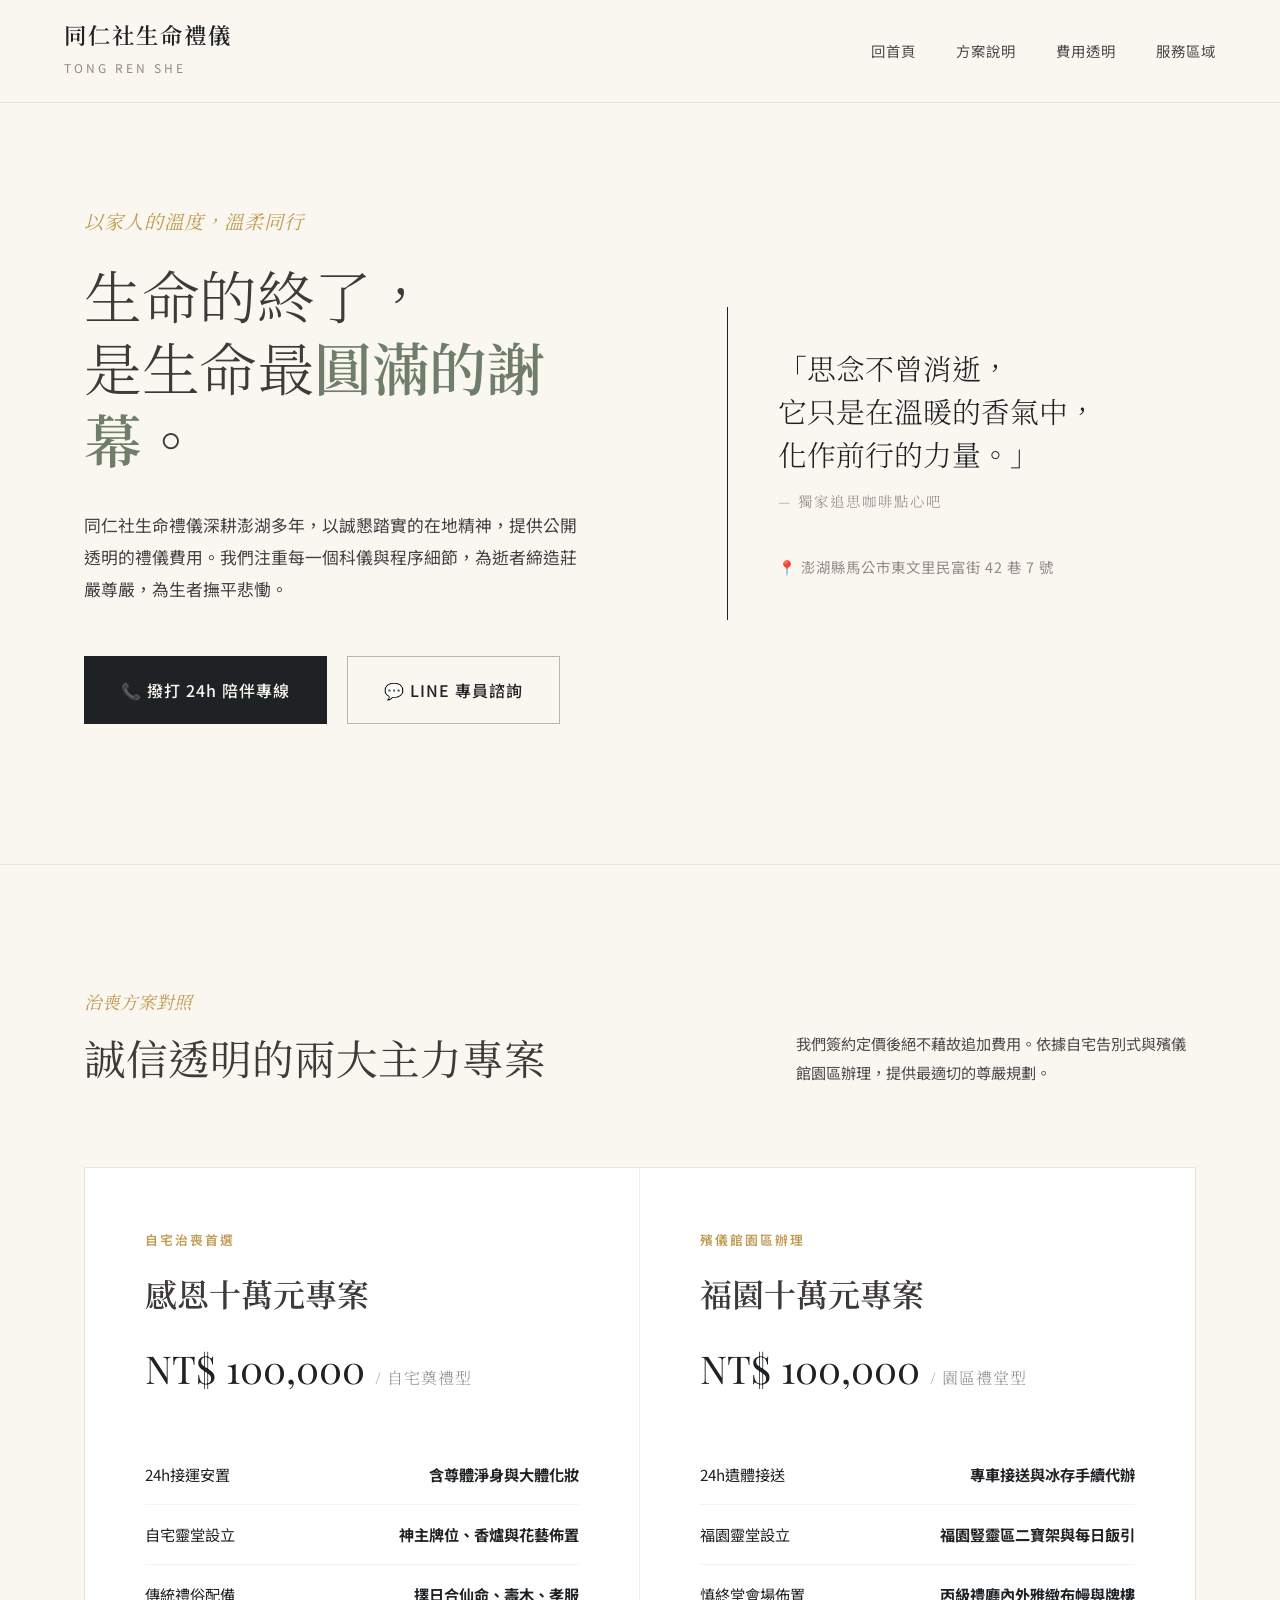
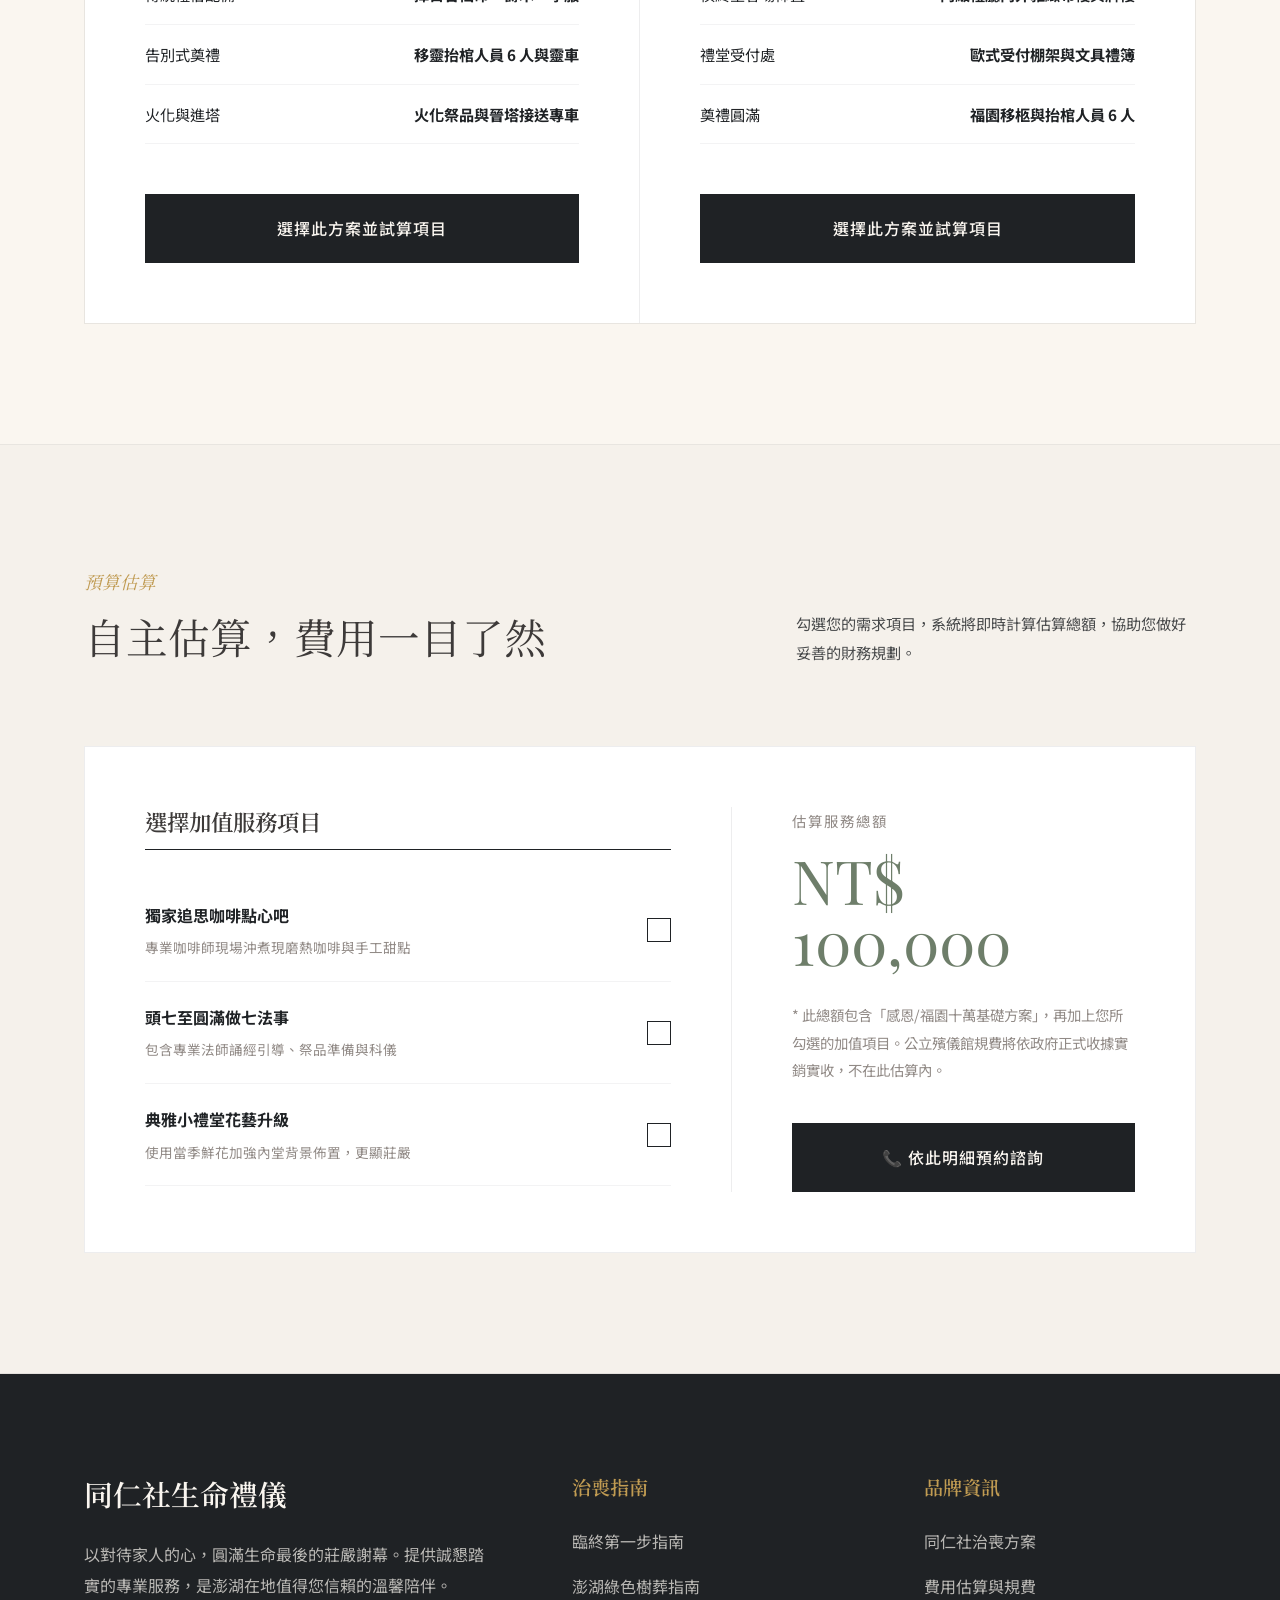
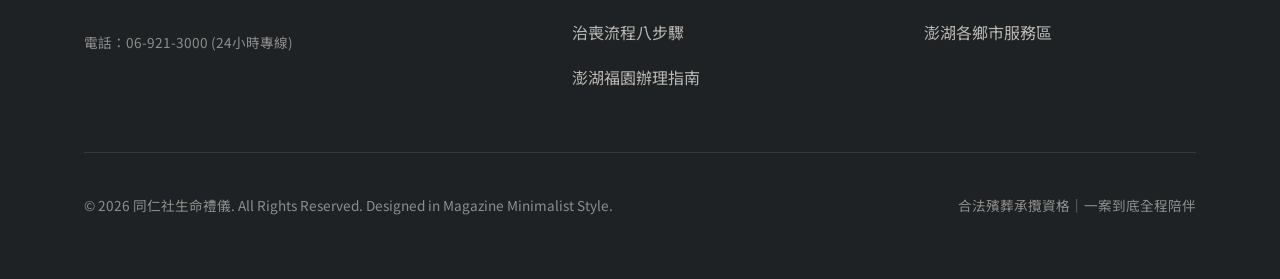
==== demo-design.html @ 1c9c7330 "Add frontend-design custom skill and create demo-design.html premium magazine-minimalist mockup" ====
<!DOCTYPE html>
<html lang="zh-Hant-TW">
<head>
  <meta charset="UTF-8">
  <meta name="viewport" content="width=device-width, initial-scale=1.0">
  <meta name="description" content="同仁社生命禮儀全新概念版型測試頁。採用極簡雜誌設計美學，為澎湖在地家庭提供更具溫度與質感的人文告別禮儀。">
  <title>同仁社生命禮儀 - 全新設計概念版面（測試）</title>
  
  <!-- CSS Stylesheet -->
  <link rel="stylesheet" href="styles.css">
  
  <!-- Custom Noto Serif TC and Playfair Display for premium typography -->
  <link rel="preconnect" href="https://fonts.googleapis.com">
  <link rel="preconnect" href="https://fonts.gstatic.com" crossorigin>
  <link href="https://fonts.googleapis.com/css2?family=Playfair+Display:ital,wght@0,400;0,600;1,400&family=Noto+Serif+TC:wght@300;400;600;700&family=Noto+Sans+TC:wght@300;400;500;700&display=swap" rel="stylesheet">

  <style>
    /* 概念版型專屬覆蓋樣式 - 體現「Frontend Design」極簡與大膽美學 */
    :root {
      --bg-editorial-cream: #FAF6F0; /* 溫潤陶土米白 */
      --text-editorial-charcoal: #1F2225; /* 印刷級深炭灰 */
      --color-editorial-olive: #6E7E6A; /* 靜謐橄欖綠 */
      --color-editorial-gold: #C09B52; /* 典雅暗金 */
      --border-hairline: 1px solid rgba(31, 34, 37, 0.08);
      --font-display-serif: 'Playfair Display', 'Noto Serif TC', serif;
    }

    body.demo-body {
      background-color: var(--bg-editorial-cream);
      color: var(--text-editorial-charcoal);
      font-family: var(--font-sans);
      line-height: 1.9;
      -webkit-font-smoothing: antialiased;
    }

    /* 頂部極簡導覽列 */
    .demo-navbar {
      border-bottom: var(--border-hairline);
      background-color: rgba(250, 246, 240, 0.95);
      backdrop-filter: blur(10px);
      position: sticky;
      top: 0;
      z-index: 1000;
      padding: 20px 0;
      transition: all 0.3s ease;
    }

    .demo-nav-container {
      width: 90%;
      max-width: 1400px;
      margin: 0 auto;
      display: flex;
      justify-content: space-between;
      align-items: center;
    }

    .demo-logo {
      display: flex;
      align-items: center;
      gap: 12px;
    }

    .demo-logo h1 {
      font-family: var(--font-display-serif);
      font-size: 1.4rem;
      font-weight: 600;
      letter-spacing: 2px;
      color: var(--text-editorial-charcoal);
    }

    .demo-logo span {
      font-size: 0.75rem;
      letter-spacing: 3px;
      color: var(--text-muted);
      text-transform: uppercase;
    }

    .demo-nav-links {
      display: flex;
      gap: 40px;
    }

    .demo-nav-item {
      font-size: 0.9rem;
      letter-spacing: 1px;
      position: relative;
      padding: 5px 0;
      opacity: 0.8;
      transition: opacity 0.3s;
    }

    .demo-nav-item:hover {
      opacity: 1;
    }

    .demo-nav-item::after {
      content: '';
      position: absolute;
      bottom: 0;
      left: 0;
      width: 0;
      height: 1px;
      background-color: var(--color-editorial-gold);
      transition: width 0.3s ease;
    }

    .demo-nav-item:hover::after {
      width: 100%;
    }

    /* 英雄展示區 (Hero is a Thesis) - 採用大膽的非對稱排版 */
    .demo-hero {
      padding: 100px 0 140px 0;
      border-bottom: var(--border-hairline);
    }

    .demo-hero-grid {
      display: grid;
      grid-template-columns: 1.2fr 1fr;
      gap: 80px;
      align-items: center;
    }

    .demo-hero-text {
      padding-right: 40px;
    }

    .demo-hero-eyebrow {
      font-family: var(--font-display-serif);
      font-style: italic;
      color: var(--color-editorial-gold);
      font-size: 1.2rem;
      margin-bottom: 20px;
      display: block;
      letter-spacing: 1px;
    }

    .demo-hero-title {
      font-family: var(--font-display-serif);
      font-size: 3.6rem;
      line-height: 1.25;
      font-weight: 300;
      margin-bottom: 35px;
      letter-spacing: -0.5px;
    }

    .demo-hero-title strong {
      font-weight: 600;
      color: var(--color-editorial-olive);
    }

    .demo-hero-desc {
      font-size: 1.05rem;
      opacity: 0.85;
      margin-bottom: 40px;
      max-width: 500px;
    }

    /* 美學冒險 (Aesthetic Risk) - 結合垂直排版與極簡邊框的形象區 */
    .demo-hero-visual {
      position: relative;
      border-left: 1px solid var(--text-editorial-charcoal);
      padding: 40px 0 40px 50px;
    }

    .demo-hero-quote {
      font-family: var(--font-display-serif);
      font-size: 1.8rem;
      line-height: 1.5;
      margin-bottom: 40px;
      font-weight: 300;
    }

    .demo-hero-quote cite {
      font-size: 0.9rem;
      font-style: normal;
      color: var(--text-muted);
      display: block;
      margin-top: 15px;
      letter-spacing: 2px;
    }

    .demo-hero-ctas {
      display: flex;
      gap: 20px;
      margin-top: 50px;
    }

    .demo-btn-primary {
      background-color: var(--text-editorial-charcoal);
      color: var(--bg-editorial-cream);
      padding: 18px 36px;
      font-weight: 500;
      border: 1px solid var(--text-editorial-charcoal);
      letter-spacing: 1px;
      transition: all 0.3s ease;
    }

    .demo-btn-primary:hover {
      background-color: transparent;
      color: var(--text-editorial-charcoal);
    }

    .demo-btn-secondary {
      background-color: transparent;
      color: var(--text-editorial-charcoal);
      padding: 18px 36px;
      font-weight: 500;
      border: 1px solid rgba(31, 34, 37, 0.3);
      letter-spacing: 1px;
      transition: all 0.3s ease;
    }

    .demo-btn-secondary:hover {
      border-color: var(--text-editorial-charcoal);
    }

    /* 結構即訊息 (Structure is Information) - 板塊佈局 */
    .demo-section {
      padding: 120px 0;
      border-bottom: var(--border-hairline);
    }

    .demo-section-header {
      display: flex;
      justify-content: space-between;
      align-items: flex-end;
      margin-bottom: 80px;
    }

    .demo-section-label {
      font-family: var(--font-display-serif);
      font-style: italic;
      font-size: 1.1rem;
      color: var(--color-editorial-gold);
    }

    .demo-section-title {
      font-family: var(--font-display-serif);
      font-size: 2.6rem;
      font-weight: 400;
      margin-top: 10px;
    }

    /* Bento 網格方案佈局 - 捨棄傳統卡片，使用俐落的細線網格 */
    .demo-grid-packages {
      display: grid;
      grid-template-columns: 1fr 1fr;
      gap: 0;
      border: var(--border-hairline);
    }

    .demo-pkg-card {
      padding: 60px;
      display: flex;
      flex-direction: column;
      height: 100%;
      background-color: var(--bg-secondary);
      transition: background-color 0.4s ease;
    }

    .demo-pkg-card:first-child {
      border-right: var(--border-hairline);
    }

    .demo-pkg-card:hover {
      background-color: rgba(110, 126, 106, 0.03); /* 淺橄欖綠背景 */
    }

    .demo-pkg-tag {
      font-size: 0.8rem;
      letter-spacing: 2px;
      color: var(--color-editorial-gold);
      text-transform: uppercase;
      margin-bottom: 20px;
      font-weight: 600;
    }

    .demo-pkg-name {
      font-family: var(--font-display-serif);
      font-size: 2rem;
      font-weight: 600;
      margin-bottom: 15px;
    }

    .demo-pkg-price {
      font-family: var(--font-display-serif);
      font-size: 2.4rem;
      font-weight: 300;
      margin-bottom: 40px;
    }

    .demo-pkg-price span {
      font-size: 1rem;
      color: var(--text-muted);
      letter-spacing: 1px;
    }

    .demo-pkg-list {
      margin-bottom: 50px;
      flex-grow: 1;
    }

    .demo-pkg-list li {
      padding: 15px 0;
      border-bottom: 1px solid rgba(31, 34, 37, 0.05);
      display: flex;
      justify-content: space-between;
      font-size: 0.95rem;
    }

    .demo-pkg-list li strong {
      color: var(--text-editorial-charcoal);
    }

    /* 溫馨預算計算器 - 拋棄傳統表單，使用極簡互動面板 */
    .demo-calc-container {
      display: grid;
      grid-template-columns: 1.3fr 1fr;
      gap: 60px;
      background-color: var(--bg-secondary);
      border: var(--border-hairline);
      padding: 60px;
    }

    .demo-calc-options h4 {
      font-family: var(--font-display-serif);
      font-size: 1.4rem;
      margin-bottom: 30px;
      border-bottom: 1px solid var(--text-editorial-charcoal);
      padding-bottom: 10px;
    }

    .demo-calc-item {
      display: flex;
      justify-content: space-between;
      align-items: center;
      padding: 20px 0;
      border-bottom: 1px solid rgba(31, 34, 37, 0.05);
    }

    .demo-calc-item label {
      cursor: pointer;
      display: flex;
      flex-direction: column;
      gap: 5px;
    }

    .demo-calc-item label strong {
      font-size: 1rem;
    }

    .demo-calc-item label span {
      font-size: 0.85rem;
      color: var(--text-muted);
    }

    .demo-calc-item input[type="checkbox"] {
      appearance: none;
      width: 24px;
      height: 24px;
      border: 1px solid var(--text-editorial-charcoal);
      border-radius: 0; /* 極簡方角 */
      outline: none;
      cursor: pointer;
      position: relative;
      transition: background-color 0.2s;
    }

    .demo-calc-item input[type="checkbox"]:checked {
      background-color: var(--text-editorial-charcoal);
    }

    .demo-calc-item input[type="checkbox"]:checked::after {
      content: '✓';
      color: var(--bg-editorial-cream);
      position: absolute;
      top: 50%;
      left: 50%;
      transform: translate(-50%, -50%);
      font-size: 14px;
    }

    .demo-calc-result {
      border-left: var(--border-hairline);
      padding-left: 60px;
      display: flex;
      flex-direction: column;
      justify-content: center;
    }

    .demo-result-title {
      font-size: 0.9rem;
      letter-spacing: 2px;
      color: var(--text-muted);
      text-transform: uppercase;
      margin-bottom: 15px;
    }

    .demo-result-price {
      font-family: var(--font-display-serif);
      font-size: 3.8rem;
      font-weight: 300;
      color: var(--color-editorial-olive);
      margin-bottom: 30px;
      line-height: 1;
    }

    .demo-result-desc {
      font-size: 0.9rem;
      color: var(--text-muted);
      margin-bottom: 40px;
    }

    /* 頁尾極簡 */
    .demo-footer {
      background-color: var(--text-editorial-charcoal);
      color: var(--bg-editorial-cream);
      padding: 100px 0 60px 0;
    }

    .demo-footer-grid {
      display: grid;
      grid-template-columns: 1.5fr 1fr 1fr;
      gap: 80px;
      border-bottom: 1px solid rgba(250, 246, 240, 0.1);
      padding-bottom: 60px;
      margin-bottom: 40px;
    }

    .demo-footer h2 {
      font-family: var(--font-display-serif);
      color: var(--bg-editorial-cream);
      font-size: 1.8rem;
      margin-bottom: 25px;
    }

    .demo-footer-brand p {
      opacity: 0.7;
      max-width: 400px;
      margin-bottom: 30px;
    }

    .demo-footer-links h3 {
      font-family: var(--font-display-serif);
      font-size: 1.2rem;
      color: var(--color-editorial-gold);
      margin-bottom: 25px;
    }

    .demo-footer-links ul {
      display: flex;
      flex-direction: column;
      gap: 15px;
    }

    .demo-footer-links a {
      opacity: 0.7;
      transition: opacity 0.3s;
    }

    .demo-footer-links a:hover {
      opacity: 1;
      color: var(--color-editorial-gold);
    }

    .demo-footer-bottom {
      display: flex;
      justify-content: space-between;
      align-items: center;
      font-size: 0.85rem;
      opacity: 0.5;
    }

    @media (max-width: 991px) {
      .demo-hero-grid, .demo-grid-packages, .demo-calc-container, .demo-footer-grid {
        grid-template-columns: 1fr;
      }
      .demo-hero-visual {
        border-left: none;
        border-top: 1px solid var(--text-editorial-charcoal);
        padding: 40px 0 0 0;
      }
      .demo-pkg-card:first-child {
        border-right: none;
        border-bottom: var(--border-hairline);
      }
      .demo-calc-result {
        border-left: none;
        border-top: var(--border-hairline);
        padding-left: 0;
        padding-top: 40px;
      }
      .demo-hero-title {
        font-size: 2.8rem;
      }
    }
  </style>
</head>
<body class="demo-body">

  <!-- 頂部極簡導覽列 -->
  <header class="demo-navbar">
    <div class="demo-nav-container">
      <a href="index.html" class="demo-logo">
        <div>
          <h1>同仁社生命禮儀</h1>
          <span>Tong Ren She</span>
        </div>
      </a>
      <nav class="demo-nav-links">
        <a href="index.html" class="demo-nav-item">回首頁</a>
        <a href="packages.html" class="demo-nav-item">方案說明</a>
        <a href="pricing.html" class="demo-nav-item">費用透明</a>
        <a href="regions.html" class="demo-nav-item">服務區域</a>
      </nav>
    </div>
  </header>

  <!-- 英雄展示區 -->
  <section class="demo-hero">
    <div class="container">
      <div class="demo-hero-grid">
        <div class="demo-hero-text">
          <span class="demo-hero-eyebrow">以家人的溫度，溫柔同行</span>
          <h2 class="demo-hero-title">生命的終了，<br>是生命最<strong>圓滿的謝幕</strong>。</h2>
          <p class="demo-hero-desc">
            同仁社生命禮儀深耕澎湖多年，以誠懇踏實的在地精神，提供公開透明的禮儀費用。我們注重每一個科儀與程序細節，為逝者締造莊嚴尊嚴，為生者撫平悲慟。
          </p>
          <div class="demo-hero-ctas">
            <a href="tel:06-921-3000" class="demo-btn-primary">📞 撥打 24h 陪伴專線</a>
            <a href="https://line.me/ti/p/JByVvhz6DX" target="_blank" rel="noopener noreferrer" class="demo-btn-secondary">💬 LINE 專員諮詢</a>
          </div>
        </div>
        <div class="demo-hero-visual">
          <blockquote class="demo-hero-quote">
            「思念不曾消逝，<br>它只是在溫暖的香氣中，<br>化作前行的力量。」
            <cite>— 獨家追思咖啡點心吧</cite>
          </blockquote>
          <div style="margin-top: 30px; font-size: 0.9rem; letter-spacing: 1px; color: var(--text-muted);">
            📍 澎湖縣馬公市東文里民富街 42 巷 7 號
          </div>
        </div>
      </div>
    </div>
  </section>

  <!-- 主打專案區 (Bento-Grid 細線風格) -->
  <section class="demo-section">
    <div class="container">
      <div class="demo-section-header">
        <div>
          <span class="demo-section-label">治喪方案對照</span>
          <h3 class="demo-section-title">誠信透明的兩大主力專案</h3>
        </div>
        <p style="max-width: 400px; opacity: 0.8; font-size: 0.95rem;">
          我們簽約定價後絕不藉故追加費用。依據自宅告別式與殯儀館園區辦理，提供最適切的尊嚴規劃。
        </p>
      </div>

      <div class="demo-grid-packages">
        <!-- 方案 1 -->
        <div class="demo-pkg-card">
          <span class="demo-pkg-tag">自宅治喪首選</span>
          <h4 class="demo-pkg-name">感恩十萬元專案</h4>
          <div class="demo-pkg-price">NT$ 100,000 <span>/ 自宅奠禮型</span></div>
          <ul class="demo-pkg-list">
            <li><span>24h接運安置</span><strong>含尊體淨身與大體化妝</strong></li>
            <li><span>自宅靈堂設立</span><strong>神主牌位、香爐與花藝佈置</strong></li>
            <li><span>傳統禮俗配備</span><strong>擇日合仙命、壽木、孝服</strong></li>
            <li><span>告別式奠禮</span><strong>移靈抬棺人員 6 人與靈車</strong></li>
            <li><span>火化與進塔</span><strong>火化祭品與晉塔接送專車</strong></li>
          </ul>
          <a href="#demo-estimator-anchor" class="demo-btn-primary" style="text-align: center; display: block; margin-top: auto;">選擇此方案並試算項目</a>
        </div>

        <!-- 方案 2 -->
        <div class="demo-pkg-card">
          <span class="demo-pkg-tag">殯儀館園區辦理</span>
          <h4 class="demo-pkg-name">福園十萬元專案</h4>
          <div class="demo-pkg-price">NT$ 100,000 <span>/ 園區禮堂型</span></div>
          <ul class="demo-pkg-list">
            <li><span>24h遺體接送</span><strong>專車接送與冰存手續代辦</strong></li>
            <li><span>福園靈堂設立</span><strong>福園豎靈區二寶架與每日飯引</strong></li>
            <li><span>慎終堂會場佈置</span><strong>丙級禮廳內外雅緻布幔與牌樓</strong></li>
            <li><span>禮堂受付處</span><strong>歐式受付棚架與文具禮簿</strong></li>
            <li><span>奠禮圓滿</span><strong>福園移柩與抬棺人員 6 人</strong></li>
          </ul>
          <a href="#demo-estimator-anchor" class="demo-btn-primary" style="text-align: center; display: block; margin-top: auto;">選擇此方案並試算項目</a>
        </div>
      </div>
    </div>
  </section>

  <!-- 溫馨費用試算器 (極簡控制面板) -->
  <section class="demo-section" id="demo-estimator-anchor" style="background-color: rgba(31,34,37,0.02);">
    <div class="container">
      <div class="demo-section-header">
        <div>
          <span class="demo-section-label">預算估算</span>
          <h3 class="demo-section-title">自主估算，費用一目了然</h3>
        </div>
        <p style="max-width: 400px; opacity: 0.8; font-size: 0.95rem;">
          勾選您的需求項目，系統將即時計算估算總額，協助您做好妥善的財務規劃。
        </p>
      </div>

      <div class="demo-calc-container">
        <div class="demo-calc-options">
          <h4>選擇加值服務項目</h4>
          
          <div class="demo-calc-item">
            <label for="demo-opt-coffee">
              <strong>獨家追思咖啡點心吧</strong>
              <span>專業咖啡師現場沖煮現磨熱咖啡與手工甜點</span>
            </label>
            <input type="checkbox" id="demo-opt-coffee" class="demo-calc-trigger" value="15000">
          </div>

          <div class="demo-calc-item">
            <label for="demo-opt-seven">
              <strong>頭七至圓滿做七法事</strong>
              <span>包含專業法師誦經引導、祭品準備與科儀</span>
            </label>
            <input type="checkbox" id="demo-opt-seven" class="demo-calc-trigger" value="20000">
          </div>

          <div class="demo-calc-item">
            <label for="demo-opt-hall">
              <strong>典雅小禮堂花藝升級</strong>
              <span>使用當季鮮花加強內堂背景佈置，更顯莊嚴</span>
            </label>
            <input type="checkbox" id="demo-opt-hall" class="demo-calc-trigger" value="25000">
          </div>
        </div>

        <div class="demo-calc-result">
          <span class="demo-result-title">估算服務總額</span>
          <div class="demo-result-price" id="demo-total-display">NT$ 100,000</div>
          <p class="demo-result-desc">
            * 此總額包含「感恩/福園十萬基礎方案」，再加上您所勾選的加值項目。公立殯儀館規費將依政府正式收據實銷實收，不在此估算內。
          </p>
          <a href="tel:06-921-3000" class="demo-btn-primary" style="text-align: center;">📞 依此明細預約諮詢</a>
        </div>
      </div>
    </div>
  </section>

  <!-- 頁尾 -->
  <footer class="demo-footer">
    <div class="container">
      <div class="demo-footer-grid">
        <div class="demo-footer-brand">
          <h2>同仁社生命禮儀</h2>
          <p>
            以對待家人的心，圓滿生命最後的莊嚴謝幕。提供誠懇踏實的專業服務，是澎湖在地值得您信賴的溫馨陪伴。
          </p>
          <span style="opacity: 0.5; font-size: 0.85rem; display: block;">電話：06-921-3000 (24小時專線)</span>
        </div>
        <div class="demo-footer-links">
          <h3>治喪指南</h3>
          <ul>
            <li><a href="first-steps.html">臨終第一步指南</a></li>
            <li><a href="tree-burial.html">澎湖綠色樹葬指南</a></li>
            <li><a href="process.html">治喪流程八步驟</a></li>
            <li><a href="fuyuan-guide.html">澎湖福園辦理指南</a></li>
          </ul>
        </div>
        <div class="demo-footer-links">
          <h3>品牌資訊</h3>
          <ul>
            <li><a href="packages.html">同仁社治喪方案</a></li>
            <li><a href="pricing.html">費用估算與規費</a></li>
            <li><a href="regions.html">澎湖各鄉市服務區</a></li>
          </ul>
        </div>
      </div>
      <div class="demo-footer-bottom">
        <p>&copy; 2026 同仁社生命禮儀. All Rights Reserved. Designed in Magazine Minimalist Style.</p>
        <p>合法殯葬承攬資格｜一案到底全程陪伴</p>
      </div>
    </div>
  </footer>

  <!-- Interactivity Script for Demo Calc -->
  <script>
    document.addEventListener('DOMContentLoaded', function() {
      const basePrice = 100000;
      const totalDisplay = document.getElementById('demo-total-display');
      const triggers = document.querySelectorAll('.demo-calc-trigger');

      function calculateTotal() {
        let total = basePrice;
        triggers.forEach(trigger => {
          if (trigger.checked) {
            total += parseInt(trigger.value, 10);
          }
        });
        totalDisplay.textContent = 'NT$ ' + total.toLocaleString();
      }

      triggers.forEach(trigger => {
        trigger.addEventListener('change', calculateTotal);
      });
    });
  </script>
</body>
</html>
---- styles.css ----
/* 
 * 同仁社禮儀公司 官方網站 樣式表
 * 設計風格：溫馨、誠懇、莊重、高雅、現代
 */

@import url('https://fonts.googleapis.com/css2?family=Noto+Sans+TC:wght@300;400;500;700&family=Noto+Serif+TC:wght@400;600;700&display=swap');

:root {
  /* 色彩定義 */
  --bg-primary: #FAF7F2;      /* 溫馨暖米白（主要背景） */
  --bg-secondary: #FFFFFF;    /* 純白（卡片與區塊背景） */
  --bg-accent: #F4EFEB;       /* 淺褐米色（交錯區塊背景） */
  --bg-dark: #2C2A29;         /* 深炭褐（頁尾與暗色背景） */
  
  --text-primary: #3D3A39;    /* 深炭灰（主文字） */
  --text-secondary: #65605E;  /* 中炭灰（次要文字） */
  --text-muted: #918A86;      /* 淺炭灰（輔助說明） */
  --text-light: #FAF7F2;      /* 暖白（暗色背景文字） */

  --color-gold: #C5A059;       /* 典雅香金（主品牌色） */
  --color-gold-hover: #B48F49; /* 深香金（懸停狀態） */
  --color-gold-glow: rgba(197, 160, 89, 0.2);
  --color-gold-light: #F8F4ED; /* 極淺金（底色） */

  --color-green: #8A9A86;      /* 靜謐鼠尾草綠（象徵安息與生命綠意） */
  --color-green-light: #F1F4F0;/* 淺綠底色 */
  --color-green-hover: #798975;
  
  /* 字型定義 */
  --font-serif: 'Noto Serif TC', serif;
  --font-sans: 'Noto Sans TC', sans-serif;
  
  /* 陰影與圓角 */
  --shadow-sm: 0 2px 8px rgba(61, 58, 57, 0.05);
  --shadow-md: 0 8px 20px rgba(61, 58, 57, 0.08);
  --shadow-lg: 0 16px 36px rgba(61, 58, 57, 0.12);
  --radius-sm: 8px;
  --radius-md: 16px;
  --radius-lg: 24px;
  
  /* 動畫時間 */
  --transition-fast: 0.2s cubic-bezier(0.4, 0, 0.2, 1);
  --transition-normal: 0.4s cubic-bezier(0.4, 0, 0.2, 1);
  --transition-slow: 0.8s cubic-bezier(0.4, 0, 0.2, 1);
}

/* 全域重設與基礎樣式 */
* {
  box-sizing: border-box;
  margin: 0;
  padding: 0;
}

html {
  scroll-behavior: smooth;
  scroll-padding-top: 80px; /* 避開固定導覽列 */
}

body {
  font-family: var(--font-sans);
  color: var(--text-primary);
  background-color: var(--bg-primary);
  line-height: 1.8;
  -webkit-font-smoothing: antialiased;
  overflow-x: hidden;
}

h1, h2, h3, h4 {
  font-family: var(--font-serif);
  font-weight: 600;
  color: var(--text-primary);
  line-height: 1.4;
}

a {
  text-decoration: none;
  color: inherit;
  transition: var(--transition-fast);
}

ul {
  list-style: none;
}

img {
  max-width: 100%;
  height: auto;
  display: block;
}

/* 網頁通用容器 */
.container {
  width: 90%;
  max-width: 1200px;
  margin: 0 auto;
  padding: 0 20px;
}

/* 按鈕樣式 */
.btn {
  display: inline-flex;
  align-items: center;
  justify-content: center;
  padding: 12px 28px;
  font-family: var(--font-sans);
  font-size: 1rem;
  font-weight: 500;
  border-radius: 50px;
  border: 1px solid transparent;
  cursor: pointer;
  transition: var(--transition-normal);
  outline: none;
}

.btn-primary {
  background-color: var(--color-gold);
  color: var(--bg-secondary);
  box-shadow: 0 4px 12px var(--color-gold-glow);
}

.btn-primary:hover {
  background-color: var(--color-gold-hover);
  transform: translateY(-2px);
  box-shadow: 0 6px 16px rgba(197, 160, 89, 0.4);
}

.btn-outline {
  background-color: transparent;
  border-color: var(--color-gold);
  color: var(--color-gold);
}

.btn-outline:hover {
  background-color: var(--color-gold);
  color: var(--bg-secondary);
  transform: translateY(-2px);
}

.btn-phone {
  background-color: var(--color-green);
  color: var(--bg-secondary);
  box-shadow: 0 4px 12px rgba(138, 154, 134, 0.3);
}

.btn-phone:hover {
  background-color: var(--color-green-hover);
  transform: translateY(-2px);
  box-shadow: 0 6px 16px rgba(138, 154, 134, 0.5);
}

/* 頂部導覽列 */
.navbar {
  position: fixed;
  top: 0;
  left: 0;
  width: 100%;
  height: 80px;
  z-index: 1000;
  background: rgba(250, 247, 242, 0.85);
  backdrop-filter: blur(12px);
  -webkit-backdrop-filter: blur(12px);
  border-bottom: 1px solid rgba(197, 160, 89, 0.15);
  transition: var(--transition-normal);
}

.navbar.scrolled {
  height: 70px;
  background: rgba(250, 247, 242, 0.95);
  box-shadow: var(--shadow-sm);
}

.nav-container {
  display: flex;
  align-items: center;
  justify-content: space-between;
  height: 100%;
  max-width: 1200px;
  margin: 0 auto;
  padding: 0 20px;
}

.logo-section {
  display: flex;
  align-items: center;
  gap: 12px;
}

.logo-icon {
  width: 38px;
  height: 38px;
  background-color: var(--color-gold);
  border-radius: 50%;
  display: flex;
  align-items: center;
  justify-content: center;
  color: var(--bg-secondary);
  font-family: var(--font-serif);
  font-weight: 700;
  font-size: 1.2rem;
  box-shadow: 0 2px 8px var(--color-gold-glow);
}

.logo-text h1 {
  font-size: 1.4rem;
  letter-spacing: 2px;
}

.logo-text p {
  font-size: 0.75rem;
  color: var(--text-secondary);
  letter-spacing: 1px;
}

.nav-links {
  display: flex;
  align-items: center;
  gap: 24px;
}

.nav-links a {
  font-size: 0.95rem;
  color: var(--text-primary);
  font-weight: 400;
  position: relative;
  padding: 6px 0;
}

.nav-links a::after {
  content: '';
  position: absolute;
  bottom: 0;
  left: 0;
  width: 0;
  height: 2px;
  background-color: var(--color-gold);
  transition: var(--transition-fast);
}

.nav-links a:hover::after,
.nav-links a.active::after {
  width: 100%;
}

.nav-phone-btn {
  display: flex;
  align-items: center;
  gap: 8px;
  padding: 8px 16px;
  border-radius: 30px;
  font-weight: 500;
  font-size: 0.9rem;
}

/* 行動版選單按鈕 */
.menu-toggle {
  display: none;
  flex-direction: column;
  gap: 6px;
  cursor: pointer;
  border: none;
  background: transparent;
  padding: 4px;
}

.menu-toggle span {
  display: block;
  width: 24px;
  height: 2px;
  background-color: var(--text-primary);
  transition: var(--transition-fast);
}

/* 英雄區 */
.hero {
  position: relative;
  height: 100vh;
  min-height: 600px;
  display: flex;
  align-items: center;
  justify-content: center;
  text-align: center;
  background: linear-gradient(rgba(28, 25, 23, 0.42), rgba(28, 25, 23, 0.58)), url('assets/hero_bg.jpg') no-repeat center center/cover;
  color: var(--bg-secondary);
  padding-top: 80px;
}

.hero-content {
  max-width: 800px;
  padding: 0 20px;
  z-index: 10;
}

.hero h2 {
  font-size: 3.2rem;
  font-weight: 700;
  letter-spacing: 4px;
  margin-bottom: 20px;
  color: var(--bg-secondary);
  text-shadow: 0 2px 10px rgba(0, 0, 0, 0.3);
}

.hero p {
  font-size: 1.35rem;
  letter-spacing: 2px;
  margin-bottom: 14px;
  font-family: var(--font-serif);
  font-weight: 300;
  text-shadow: 0 2px 12px rgba(0, 0, 0, 0.45);
}

.hero-area {
  display: inline-flex;
  align-items: center;
  justify-content: center;
  margin-bottom: 36px;
  padding: 6px 16px;
  border: 1px solid rgba(250, 247, 242, 0.38);
  border-radius: 999px;
  background-color: rgba(44, 42, 41, 0.34);
  color: var(--text-light);
  font-size: 0.95rem;
  font-weight: 500;
  letter-spacing: 1px;
  backdrop-filter: blur(8px);
  -webkit-backdrop-filter: blur(8px);
}

.hero-btns {
  display: flex;
  gap: 16px;
  justify-content: center;
}

.btn-line {
  background-color: #06C755;
  box-shadow: 0 4px 12px rgba(6, 199, 85, 0.3);
}

.btn-line:hover {
  background-color: #05b54e;
  box-shadow: 0 6px 16px rgba(6, 199, 85, 0.45);
}

.btn-hero-outline {
  color: white;
  border-color: white;
}

.btn-hero-outline:hover {
  background-color: white;
  color: var(--text-primary);
}

/* 區塊通用樣式 */
.section {
  padding: 100px 0;
}

.section-bg-accent {
  background-color: var(--bg-accent);
}

.section-header {
  text-align: center;
  max-width: 600px;
  margin: 0 auto 60px;
}

.package-grid {
  display: grid;
  grid-template-columns: 1fr 1fr;
  gap: 40px;
  align-items: stretch;
}

.section-header h2 {
  font-size: 2.2rem;
  letter-spacing: 2px;
  margin-bottom: 16px;
  position: relative;
  display: inline-block;
  padding-bottom: 12px;
}

.section-header h2::after {
  content: '';
  position: absolute;
  bottom: 0;
  left: 50%;
  transform: translateX(-50%);
  width: 40px;
  height: 2px;
  background-color: var(--color-gold);
}

.section-header p {
  color: var(--text-secondary);
  font-size: 1.05rem;
}

/* 關於我們區塊 */
.about-grid {
  display: grid;
  grid-template-columns: 1.1fr 0.9fr;
  gap: 60px;
  align-items: center;
}

.coffee-grid {
  grid-template-columns: 0.9fr 1.1fr;
}

.about-text h3 {
  font-size: 1.8rem;
  margin-bottom: 20px;
  color: var(--color-gold);
}

.about-text p {
  margin-bottom: 20px;
  color: var(--text-secondary);
  text-align: justify;
}

.philosophy-cards {
  display: grid;
  grid-template-columns: repeat(3, 1fr);
  gap: 16px;
  margin-top: 30px;
}

.ph-card {
  background: var(--bg-secondary);
  padding: 20px 15px;
  border-radius: var(--radius-md);
  text-align: center;
  box-shadow: var(--shadow-sm);
  border: 1px solid rgba(197, 160, 89, 0.05);
  transition: var(--transition-normal);
}

.ph-card:hover {
  transform: translateY(-5px);
  border-color: var(--color-gold);
  box-shadow: var(--shadow-md);
}

.ph-card-icon {
  font-size: 1.5rem;
  color: var(--color-gold);
  margin-bottom: 10px;
}

.ph-card h4 {
  font-size: 1.1rem;
  margin-bottom: 8px;
}

.ph-card p {
  font-size: 0.85rem;
  margin-bottom: 0;
  color: var(--text-secondary);
}

.about-image {
  position: relative;
  border-radius: var(--radius-lg);
  overflow: hidden;
  box-shadow: var(--shadow-lg);
  aspect-ratio: 1;
}

.about-image img {
  width: 100%;
  height: 100%;
  object-fit: cover;
}

/* 服務項目區塊 */
.services-grid {
  display: grid;
  grid-template-columns: repeat(3, 1fr);
  gap: 30px;
}

.service-card {
  background-color: var(--bg-secondary);
  border-radius: var(--radius-md);
  overflow: hidden;
  box-shadow: var(--shadow-sm);
  transition: var(--transition-normal);
  border: 1px solid rgba(197, 160, 89, 0.05);
  display: flex;
  flex-direction: column;
}

.service-card:hover {
  transform: translateY(-8px);
  box-shadow: var(--shadow-lg);
  border-color: rgba(197, 160, 89, 0.2);
}

.service-img {
  height: 220px;
  overflow: hidden;
}

.service-img img {
  width: 100%;
  height: 100%;
  object-fit: cover;
  transition: var(--transition-slow);
}

.service-card:hover .service-img img {
  scale: 1.05;
}

.service-body {
  padding: 30px;
  flex-grow: 1;
  display: flex;
  flex-direction: column;
}

.service-body h3 {
  font-size: 1.4rem;
  margin-bottom: 12px;
  color: var(--text-primary);
}

.service-body p {
  color: var(--text-secondary);
  font-size: 0.95rem;
  margin-bottom: 20px;
  flex-grow: 1;
  text-align: justify;
}

.service-list {
  font-size: 0.85rem;
  color: var(--text-secondary);
  border-top: 1px solid rgba(197, 160, 89, 0.1);
  padding-top: 15px;
  display: grid;
  grid-template-columns: repeat(2, 1fr);
  gap: 8px;
}

.service-list li {
  display: flex;
  align-items: center;
  gap: 6px;
}

.service-list li::before {
  content: '✦';
  color: var(--color-gold);
  font-size: 0.75rem;
}

/* 治喪流程區塊 */
.timeline {
  position: relative;
  max-width: 900px;
  margin: 0 auto;
}

.timeline::before {
  content: '';
  position: absolute;
  left: 50%;
  top: 0;
  width: 2px;
  height: 100%;
  background-color: var(--color-gold-glow);
  transform: translateX(-50%);
}

.timeline-item {
  position: relative;
  width: 50%;
  padding: 20px 40px;
  box-sizing: border-box;
}

.timeline-item:nth-child(odd) {
  left: 0;
  text-align: right;
}

.timeline-item:nth-child(even) {
  left: 50%;
  text-align: left;
}

.timeline-dot {
  position: absolute;
  top: 30px;
  right: -8px;
  width: 16px;
  height: 16px;
  border-radius: 50%;
  background-color: var(--color-gold);
  border: 4px solid var(--bg-primary);
  z-index: 10;
  transition: var(--transition-fast);
}

.timeline-item:nth-child(even) .timeline-dot {
  left: -8px;
}

.timeline-item:hover .timeline-dot {
  scale: 1.3;
  box-shadow: 0 0 10px var(--color-gold);
}

.timeline-card {
  background-color: var(--bg-secondary);
  padding: 24px;
  border-radius: var(--radius-md);
  box-shadow: var(--shadow-sm);
  border: 1px solid rgba(197, 160, 89, 0.05);
  transition: var(--transition-normal);
}

.timeline-card:hover {
  transform: translateY(-3px);
  box-shadow: var(--shadow-md);
  border-color: var(--color-gold);
}

.timeline-step {
  display: inline-block;
  font-size: 0.8rem;
  font-weight: 700;
  color: var(--color-gold);
  background-color: var(--color-gold-light);
  padding: 2px 10px;
  border-radius: 30px;
  margin-bottom: 8px;
  border: 1px solid rgba(197, 160, 89, 0.1);
}

.timeline-card h3 {
  font-size: 1.25rem;
  margin-bottom: 8px;
}

.timeline-card p {
  font-size: 0.9rem;
  color: var(--text-secondary);
  margin-bottom: 0;
}

/* 費用試算器區塊 */
.estimator-container {
  display: grid;
  grid-template-columns: 1.2fr 0.8fr;
  gap: 40px;
  background-color: var(--bg-secondary);
  padding: 40px;
  border-radius: var(--radius-lg);
  box-shadow: var(--shadow-md);
  border: 1px solid rgba(197, 160, 89, 0.08);
}

.estimator-options h3 {
  font-size: 1.4rem;
  margin-bottom: 20px;
  color: var(--color-gold);
  border-bottom: 1px solid rgba(197, 160, 89, 0.1);
  padding-bottom: 8px;
}

.option-group {
  margin-bottom: 30px;
}

.option-group-title {
  font-size: 1.1rem;
  font-weight: 500;
  margin-bottom: 15px;
  display: flex;
  align-items: center;
  gap: 8px;
}

.option-group-title::before {
  content: '';
  display: inline-block;
  width: 4px;
  height: 16px;
  background-color: var(--color-gold);
  border-radius: 2px;
}

.options-list {
  display: grid;
  grid-template-columns: 1fr 1fr;
  gap: 12px;
}

.option-item {
  position: relative;
  display: flex;
  align-items: center;
  justify-content: space-between;
  gap: 16px;
  padding: 12px 16px;
  background-color: var(--bg-primary);
  border-radius: var(--radius-sm);
  cursor: pointer;
  transition: var(--transition-fast);
  border: 1px solid transparent;
}

.option-item:hover {
  background-color: var(--color-gold-light);
  border-color: rgba(197, 160, 89, 0.2);
}

.option-checkbox {
  display: flex;
  align-items: center;
  gap: 10px;
  font-size: 0.95rem;
  min-width: 0;
}

.option-checkbox > span {
  min-width: 0;
}

.option-checkbox input {
  width: 16px;
  height: 16px;
  accent-color: var(--color-gold);
  cursor: pointer;
}

.option-price {
  font-weight: 600;
  color: var(--color-gold);
  font-size: 0.95rem;
  flex-shrink: 0;
}

.option-item.selected {
  background-color: var(--color-gold-light);
  border-color: var(--color-gold);
}

.estimator-summary {
  background-color: var(--color-gold-light);
  padding: 30px;
  border-radius: var(--radius-md);
  border: 1px solid rgba(197, 160, 89, 0.15);
  display: flex;
  flex-direction: column;
  height: fit-content;
  position: sticky;
  top: 100px;
}

.estimator-summary h3 {
  font-size: 1.4rem;
  margin-bottom: 20px;
  border-bottom: 2px solid var(--color-gold);
  padding-bottom: 8px;
}

.selected-items-list {
  max-height: 250px;
  overflow-y: auto;
  margin-bottom: 24px;
  flex-grow: 1;
  padding-right: 5px;
}

.selected-items-list::-webkit-scrollbar {
  width: 4px;
}

.selected-items-list::-webkit-scrollbar-thumb {
  background-color: var(--color-gold);
  border-radius: 4px;
}

.selected-item {
  display: flex;
  justify-content: space-between;
  font-size: 0.9rem;
  padding: 8px 0;
  border-bottom: 1px dashed rgba(61, 58, 57, 0.1);
  color: var(--text-secondary);
}

.selected-item:last-child {
  border-bottom: none;
}

.empty-summary-text {
  color: var(--text-muted);
  font-style: italic;
  font-size: 0.9rem;
  text-align: center;
  padding: 20px 0;
}

.total-section {
  border-top: 1px solid rgba(197, 160, 89, 0.2);
  padding-top: 20px;
  margin-bottom: 24px;
}

.total-title {
  font-size: 1rem;
  color: var(--text-secondary);
}

.total-price {
  font-size: 2.2rem;
  font-family: var(--font-serif);
  font-weight: 700;
  color: var(--color-gold);
  margin-top: 4px;
}

.estimator-notice {
  font-size: 0.8rem;
  color: var(--text-muted);
  margin-top: 12px;
  text-align: center;
}

/* 祝福留言牆區塊 */
.blessing-container {
  display: grid;
  grid-template-columns: 0.8fr 1.2fr;
  gap: 40px;
}

.blessing-form-box {
  background-color: var(--bg-secondary);
  padding: 30px;
  border-radius: var(--radius-md);
  box-shadow: var(--shadow-sm);
  border: 1px solid rgba(197, 160, 89, 0.05);
  height: fit-content;
}

.blessing-form-box h3 {
  font-size: 1.3rem;
  margin-bottom: 20px;
  color: var(--color-gold);
}

.form-group {
  margin-bottom: 20px;
}

.form-group label {
  display: block;
  font-size: 0.9rem;
  font-weight: 500;
  margin-bottom: 8px;
  color: var(--text-primary);
}

.form-control {
  width: 100%;
  padding: 12px;
  border-radius: var(--radius-sm);
  border: 1px solid rgba(61, 58, 57, 0.15);
  background-color: var(--bg-primary);
  font-family: var(--font-sans);
  font-size: 0.95rem;
  outline: none;
  transition: var(--transition-fast);
}

.form-control:focus {
  border-color: var(--color-gold);
  background-color: var(--bg-secondary);
  box-shadow: 0 0 0 3px var(--color-gold-glow);
}

.flower-selector {
  display: flex;
  gap: 10px;
}

.flower-option {
  flex: 1;
  text-align: center;
  padding: 10px;
  border: 1px solid rgba(61, 58, 57, 0.15);
  border-radius: var(--radius-sm);
  cursor: pointer;
  background-color: var(--bg-primary);
  transition: var(--transition-fast);
}

.flower-option:hover {
  background-color: var(--color-gold-light);
  border-color: var(--color-gold);
}

.flower-option.selected {
  background-color: var(--color-gold-light);
  border-color: var(--color-gold);
  box-shadow: 0 0 0 2px var(--color-gold-glow);
}

.flower-emoji {
  font-size: 1.6rem;
  display: block;
  margin-bottom: 4px;
}

.flower-name {
  font-size: 0.75rem;
  color: var(--text-secondary);
}

/* 留言展示牆 */
.blessing-wall {
  position: relative;
  background-color: var(--bg-secondary);
  border-radius: var(--radius-lg);
  box-shadow: var(--shadow-sm);
  border: 1px solid rgba(197, 160, 89, 0.05);
  padding: 30px;
  min-height: 450px;
  max-height: 550px;
  overflow-y: auto;
  display: grid;
  grid-template-columns: repeat(2, 1fr);
  gap: 16px;
  align-content: start;
}

.blessing-wall::-webkit-scrollbar {
  width: 6px;
}

.blessing-wall::-webkit-scrollbar-thumb {
  background-color: rgba(197, 160, 89, 0.2);
  border-radius: 6px;
}

.blessing-card {
  background-color: var(--bg-primary);
  padding: 20px;
  border-radius: var(--radius-md);
  border-left: 4px solid var(--color-gold);
  box-shadow: var(--shadow-sm);
  animation: fadeInCard 0.5s ease-out;
  display: flex;
  flex-direction: column;
  height: fit-content;
}

.blessing-card:nth-child(2n) {
  border-left-color: var(--color-green);
}

.blessing-card-header {
  display: flex;
  align-items: center;
  justify-content: space-between;
  margin-bottom: 12px;
}

.blessing-author {
  font-weight: 600;
  font-size: 0.95rem;
}

.blessing-flower {
  font-size: 1.2rem;
  filter: drop-shadow(0 1px 2px rgba(0, 0, 0, 0.1));
}

.blessing-message {
  font-size: 0.9rem;
  color: var(--text-secondary);
  white-space: pre-wrap;
  margin-bottom: 12px;
  text-align: justify;
  line-height: 1.6;
}

.blessing-date {
  font-size: 0.75rem;
  color: var(--text-muted);
  text-align: right;
  margin-top: auto;
}

@keyframes fadeInCard {
  from {
    opacity: 0;
    transform: translateY(15px) scale(0.95);
  }
  to {
    opacity: 1;
    transform: translateY(0) scale(1);
  }
}

.empty-wall-message {
  grid-column: span 2;
  text-align: center;
  color: var(--text-muted);
  font-style: italic;
  padding: 60px 0;
  display: flex;
  flex-direction: column;
  align-items: center;
  gap: 12px;
}

.empty-wall-emoji {
  font-size: 2.5rem;
}

/* 常見問題 (Accordion) */
.faq-list {
  max-width: 800px;
  margin: 0 auto;
}

.faq-item {
  background-color: var(--bg-secondary);
  border-radius: var(--radius-md);
  margin-bottom: 16px;
  box-shadow: var(--shadow-sm);
  border: 1px solid rgba(197, 160, 89, 0.05);
  overflow: hidden;
  transition: var(--transition-normal);
}

.faq-header {
  padding: 20px 24px;
  display: flex;
  align-items: center;
  justify-content: space-between;
  cursor: pointer;
  user-select: none;
  transition: var(--transition-fast);
}

.faq-header:hover {
  background-color: var(--color-gold-light);
}

.faq-header h3 {
  font-size: 1.1rem;
  font-family: var(--font-sans);
  font-weight: 500;
  padding-right: 20px;
}

.faq-icon {
  font-size: 1rem;
  color: var(--color-gold);
  transition: var(--transition-normal);
  flex-shrink: 0;
}

.faq-body {
  max-height: 0;
  overflow: hidden;
  transition: max-height var(--transition-normal) ease-out;
  background-color: var(--bg-secondary);
}

.faq-content {
  padding: 0 24px 24px;
  color: var(--text-secondary);
  font-size: 0.95rem;
  border-top: 1px dashed rgba(197, 160, 89, 0.1);
  padding-top: 20px;
  text-align: justify;
}

.faq-item.active .faq-icon {
  transform: rotate(180deg);
}

.faq-item.active .faq-body {
  max-height: 500px; /* 超出內容高度，可動態展開 */
}

/* 聯絡我們區塊 */
.contact-grid {
  display: grid;
  grid-template-columns: 1fr 1fr;
  gap: 60px;
}

.contact-info-panel {
  display: flex;
  flex-direction: column;
  justify-content: center;
}

.contact-info-panel h3 {
  font-size: 1.8rem;
  margin-bottom: 24px;
  color: var(--color-gold);
}

.contact-info-panel p {
  color: var(--text-secondary);
  margin-bottom: 30px;
  font-size: 1.05rem;
}

.contact-methods {
  display: flex;
  flex-direction: column;
  gap: 20px;
  margin-bottom: 30px;
}

.contact-method-item {
  display: flex;
  align-items: flex-start;
  gap: 16px;
}

.contact-method-icon {
  width: 44px;
  height: 44px;
  background-color: var(--color-gold-light);
  border: 1px solid rgba(197, 160, 89, 0.2);
  border-radius: 50%;
  display: flex;
  align-items: center;
  justify-content: center;
  color: var(--color-gold);
  font-size: 1.1rem;
  flex-shrink: 0;
}

.contact-method-text h4 {
  font-family: var(--font-sans);
  font-size: 1.05rem;
  font-weight: 500;
  margin-bottom: 4px;
}

.contact-method-text p {
  font-size: 0.95rem;
  color: var(--text-secondary);
  margin-bottom: 0;
}

.phone-highlight {
  font-size: 1.8rem;
  font-weight: 700;
  color: var(--color-green);
  font-family: var(--font-serif);
}

.contact-map-sim {
  border-radius: var(--radius-lg);
  overflow: hidden;
  box-shadow: var(--shadow-lg);
  border: 1px solid rgba(197, 160, 89, 0.08);
  background-color: var(--bg-accent);
  aspect-ratio: 16/10;
  position: relative;
}

.map-placeholder {
  position: absolute;
  top: 0;
  left: 0;
  width: 100%;
  height: 100%;
  display: flex;
  flex-direction: column;
  align-items: center;
  justify-content: center;
  background: linear-gradient(rgba(244, 239, 235, 0.4), rgba(244, 239, 235, 0.8)), url('data:image/svg+xml;utf8,<svg xmlns="http://www.w3.org/2000/svg" width="100" height="100" viewBox="0 0 100 100"><rect width="100" height="100" fill="%23f4efeb"/><path d="M0,50 Q25,20 50,50 T100,50" stroke="%23c5a059" stroke-width="0.5" fill="none"/><path d="M0,30 Q25,60 50,30 T100,30" stroke="%23c5a059" stroke-width="0.5" fill="none"/><path d="M0,80 Q25,50 50,80 T100,80" stroke="%23c5a059" stroke-width="0.5" fill="none"/></svg>') repeat;
  color: var(--text-secondary);
  text-align: center;
  padding: 20px;
}

.map-pin {
  font-size: 2.5rem;
  color: var(--color-gold);
  animation: bounce 2s infinite;
  margin-bottom: 12px;
}

@keyframes bounce {
  0%, 100% { transform: translateY(0); }
  50% { transform: translateY(-10px); }
}

.map-info-card {
  background: var(--bg-secondary);
  padding: 16px 20px;
  border-radius: var(--radius-md);
  box-shadow: var(--shadow-md);
  border: 1px solid rgba(197, 160, 89, 0.1);
  text-align: left;
  max-width: 280px;
}

.map-info-card h4 {
  font-size: 0.95rem;
  margin-bottom: 6px;
  color: var(--color-gold);
}

.map-info-card p {
  font-size: 0.8rem;
  margin-bottom: 0;
  color: var(--text-secondary);
}

/* 頁尾 */
.footer {
  background-color: var(--bg-dark);
  color: var(--text-light);
  padding: 80px 0 30px;
}

.footer-grid {
  display: grid;
  grid-template-columns: 1.2fr 0.8fr 1fr;
  gap: 60px;
  margin-bottom: 60px;
}

.footer-brand h2 {
  color: var(--bg-secondary);
  font-size: 1.6rem;
  letter-spacing: 2px;
  margin-bottom: 12px;
}

.footer-brand p {
  color: var(--text-muted);
  font-size: 0.9rem;
  margin-bottom: 24px;
}

.footer-brand-contact {
  display: flex;
  flex-direction: column;
  gap: 8px;
}

.footer-brand-contact a {
  display: flex;
  align-items: center;
  gap: 8px;
  font-size: 0.95rem;
  color: var(--bg-secondary);
}

.footer-brand-contact a:hover {
  color: var(--color-gold);
}

.footer-brand-contact span {
  color: var(--text-muted);
}

.footer-links h3,
.footer-contact h3 {
  font-size: 1.15rem;
  color: var(--bg-secondary);
  margin-bottom: 24px;
  position: relative;
  display: inline-block;
  padding-bottom: 8px;
}

.footer-links h3::after,
.footer-contact h3::after {
  content: '';
  position: absolute;
  bottom: 0;
  left: 0;
  width: 20px;
  height: 2px;
  background-color: var(--color-gold);
}

.footer-links ul {
  display: flex;
  flex-direction: column;
  gap: 12px;
}

.footer-links a {
  color: var(--text-muted);
  font-size: 0.9rem;
}

.footer-links a:hover {
  color: var(--color-gold);
  padding-left: 6px;
}

.footer-contact-details {
  display: flex;
  flex-direction: column;
  gap: 12px;
  font-size: 0.9rem;
  color: var(--text-muted);
}

.footer-contact-details span {
  display: block;
}

.footer-contact-details strong {
  color: var(--bg-secondary);
  font-weight: 500;
}

.footer-bottom {
  border-top: 1px solid rgba(250, 247, 242, 0.08);
  padding-top: 30px;
  text-align: center;
  font-size: 0.8rem;
  color: var(--text-muted);
}

/* 漸顯滾動動畫 (Scroll Reveal System) */
.reveal {
  opacity: 0;
  transform: translateY(30px);
  transition: opacity 0.8s cubic-bezier(0.4, 0, 0.2, 1), transform 0.8s cubic-bezier(0.4, 0, 0.2, 1);
}

.reveal.active {
  opacity: 1;
  transform: translateY(0);
}

.reveal-delay-1 { transition-delay: 0.15s; }
.reveal-delay-2 { transition-delay: 0.3s; }
.reveal-delay-3 { transition-delay: 0.45s; }

/* 響應式媒體查詢 (RWD Media Queries) */
@media (max-width: 1024px) {
  .hero h2 {
    font-size: 2.8rem;
  }
  .about-grid,
  .coffee-grid,
  .estimator-container,
  .blessing-container,
  .contact-grid {
    grid-template-columns: 1fr;
    gap: 40px;
  }
  .about-image {
    max-width: 500px;
    margin: 0 auto;
    aspect-ratio: 16/10;
  }
  .services-grid {
    grid-template-columns: repeat(2, 1fr);
  }
  .package-grid {
    grid-template-columns: 1fr;
    max-width: 680px;
    margin: 0 auto;
  }
  .estimator-summary {
    position: static;
  }
  .footer-grid {
    grid-template-columns: 1.2fr 0.8fr 1fr;
    gap: 30px;
  }
}

@media (max-width: 768px) {
  .navbar {
    height: 70px;
  }
  .menu-toggle {
    display: flex;
  }
  .nav-links {
    position: absolute;
    top: 70px;
    left: 0;
    width: 100%;
    background-color: var(--bg-primary);
    border-bottom: 1px solid rgba(197, 160, 89, 0.15);
    flex-direction: column;
    padding: 30px 20px;
    gap: 20px;
    box-shadow: var(--shadow-md);
    clip-path: circle(0px at 100% 0%);
    transition: clip-path 0.5s ease-in-out;
  }
  .nav-links.open {
    clip-path: circle(1200px at 100% 0%);
  }
  
  /* 行動版選單開啟時的按鈕動畫 */
  .menu-toggle.open span:nth-child(1) {
    transform: translateY(8px) rotate(45deg);
  }
  .menu-toggle.open span:nth-child(2) {
    opacity: 0;
  }
  .menu-toggle.open span:nth-child(3) {
    transform: translateY(-8px) rotate(-45deg);
  }
  
  .hero h2 {
    font-size: 2.2rem;
    letter-spacing: 2px;
    text-shadow: 0 3px 18px rgba(0, 0, 0, 0.65);
  }
  .hero p {
    font-size: 1.1rem;
    margin-bottom: 12px;
    text-shadow: 0 2px 14px rgba(0, 0, 0, 0.62);
  }
  .hero-area {
    margin-bottom: 28px;
    font-size: 0.88rem;
  }
  .hero-btns {
    flex-direction: column;
    align-items: stretch;
    max-width: 280px;
    margin: 0 auto;
  }
  .section {
    padding: 60px 0;
  }
  .services-grid {
    grid-template-columns: 1fr;
  }
  .philosophy-cards {
    grid-template-columns: 1fr;
  }
  .timeline::before {
    left: 20px;
  }
  .timeline-item {
    width: 100%;
    padding-left: 45px;
    padding-right: 0;
    text-align: left !important;
  }
  .timeline-item:nth-child(even) {
    left: 0;
  }
  .timeline-dot {
    left: 12px !important;
    right: auto;
  }
  .options-list {
    grid-template-columns: 1fr;
  }
  .estimator-container {
    padding: 24px 18px;
    border-radius: var(--radius-md);
  }
  .option-item {
    align-items: flex-start;
    flex-direction: column;
    padding: 16px;
  }
  .option-checkbox {
    align-items: flex-start;
    line-height: 1.65;
  }
  .option-checkbox input {
    margin-top: 5px;
    flex-shrink: 0;
  }
  .option-price {
    align-self: flex-end;
    font-size: 1rem;
  }
  .selected-item {
    gap: 14px;
  }
  .selected-item span:last-child {
    flex-shrink: 0;
  }
  .blessing-wall {
    grid-template-columns: 1fr;
    max-height: 400px;
  }
  .footer-grid {
    grid-template-columns: 1fr;
    gap: 40px;
  }

/* 基礎方案單選卡片樣式 */
.base-pkg-item {
  grid-column: 1 / -1;
  flex-direction: column;
  align-items: flex-start;
  padding: 20px !important;
  gap: 12px;
}

.base-pkg-item .option-checkbox {
  align-items: flex-start !important;
  line-height: 1.6;
}

.base-pkg-item .option-checkbox input {
  margin-top: 6px;
}

.base-pkg-item .option-checkbox span strong {
  display: block;
  font-size: 1.05rem;
  color: var(--text-primary);
  margin-bottom: 4px;
}

.base-pkg-item .option-price {
  font-size: 1.15rem;
  font-weight: 700;
  margin-top: 3px;
  white-space: nowrap;
  align-self: flex-end;
}

}

/* ==========================================================================
   子網頁樣式 (Subpages Styles) - 電子雜誌排版風格
   ========================================================================== */

/* 子網頁頁首英雄區 */
.subpage-hero {
  padding: 100px 0 60px;
  background-color: var(--bg-accent);
  border-bottom: 1px solid rgba(197, 160, 89, 0.15);
  text-align: center;
  position: relative;
}

.subpage-hero .container {
  max-width: 800px;
}

.subpage-hero h1 {
  font-size: 2.5rem;
  color: var(--text-primary);
  margin-bottom: 15px;
}

.subpage-hero p {
  font-family: var(--font-sans);
  color: var(--text-secondary);
  font-size: 1.1rem;
}

/* 子網頁主要佈局 */
.subpage-layout {
  padding: 60px 0 80px;
  background-color: var(--bg-primary);
}

.subpage-grid {
  display: grid;
  grid-template-columns: 8fr 4fr;
  gap: 50px;
}

/* 文章內容排版 */
.subpage-main {
  background-color: var(--bg-secondary);
  padding: 40px;
  border-radius: var(--radius-md);
  box-shadow: var(--shadow-sm);
  border: 1px solid rgba(61, 58, 57, 0.03);
}

.article-content h2 {
  font-size: 1.8rem;
  color: var(--text-primary);
  margin: 35px 0 15px;
  border-bottom: 1px solid rgba(197, 160, 89, 0.2);
  padding-bottom: 10px;
}

.article-content h3 {
  font-size: 1.35rem;
  color: var(--text-primary);
  margin: 25px 0 12px;
}

.article-content p {
  margin-bottom: 20px;
  color: var(--text-secondary);
  line-height: 1.9;
}

.article-content ul, .article-content ol {
  margin-bottom: 25px;
  padding-left: 20px;
  color: var(--text-secondary);
}

.article-content li {
  margin-bottom: 10px;
  position: relative;
}

.article-content ul li::before {
  content: "•";
  color: var(--color-gold);
  font-weight: bold;
  display: inline-block;
  width: 1em;
  margin-left: -1em;
}

.article-content table {
  width: 100%;
  border-collapse: collapse;
  margin: 25px 0;
}

.article-content th, .article-content td {
  padding: 12px 15px;
  border-bottom: 1px solid rgba(61, 58, 57, 0.08);
  text-align: left;
}

.article-content th {
  background-color: var(--color-gold-light);
  color: var(--text-primary);
  font-weight: 600;
}

.article-content td {
  color: var(--text-secondary);
}

.article-content .highlight-box {
  background-color: var(--color-gold-light);
  border-left: 4px solid var(--color-gold);
  padding: 20px;
  border-radius: 0 var(--radius-sm) var(--radius-sm) 0;
  margin: 30px 0;
}

.article-content .highlight-box p {
  margin-bottom: 0;
  font-weight: 500;
  color: var(--text-primary);
}

/* 側邊欄樣式 */
.subpage-sidebar {
  display: flex;
  flex-direction: column;
  gap: 30px;
}

.sidebar-card {
  background-color: var(--bg-secondary);
  padding: 30px;
  border-radius: var(--radius-md);
  box-shadow: var(--shadow-sm);
  border: 1px solid rgba(61, 58, 57, 0.03);
}

.sidebar-card h3 {
  font-size: 1.25rem;
  color: var(--text-primary);
  margin-bottom: 18px;
  border-left: 3px solid var(--color-gold);
  padding-left: 10px;
}

.sidebar-menu {
  display: flex;
  flex-direction: column;
  gap: 12px;
}

.sidebar-menu-link {
  font-size: 0.95rem;
  color: var(--text-secondary);
  padding: 8px 12px;
  border-radius: var(--radius-sm);
  transition: var(--transition-fast);
  display: flex;
  align-items: center;
  gap: 8px;
}

.sidebar-menu-link:hover, .sidebar-menu-link.active {
  background-color: var(--color-gold-light);
  color: var(--color-gold-hover);
  font-weight: 500;
}

.sidebar-cta {
  background-color: var(--color-gold-light);
  border: 1px dashed var(--color-gold);
  text-align: center;
}

.sidebar-cta .btn {
  width: 100%;
  margin-top: 15px;
  font-size: 0.95rem;
  padding: 10px 15px;
}

/* 響應式佈局調整 */
@media (max-width: 992px) {
  .subpage-grid {
    grid-template-columns: 1fr;
    gap: 40px;
  }
  .subpage-main {
    padding: 30px 20px;
  }
}
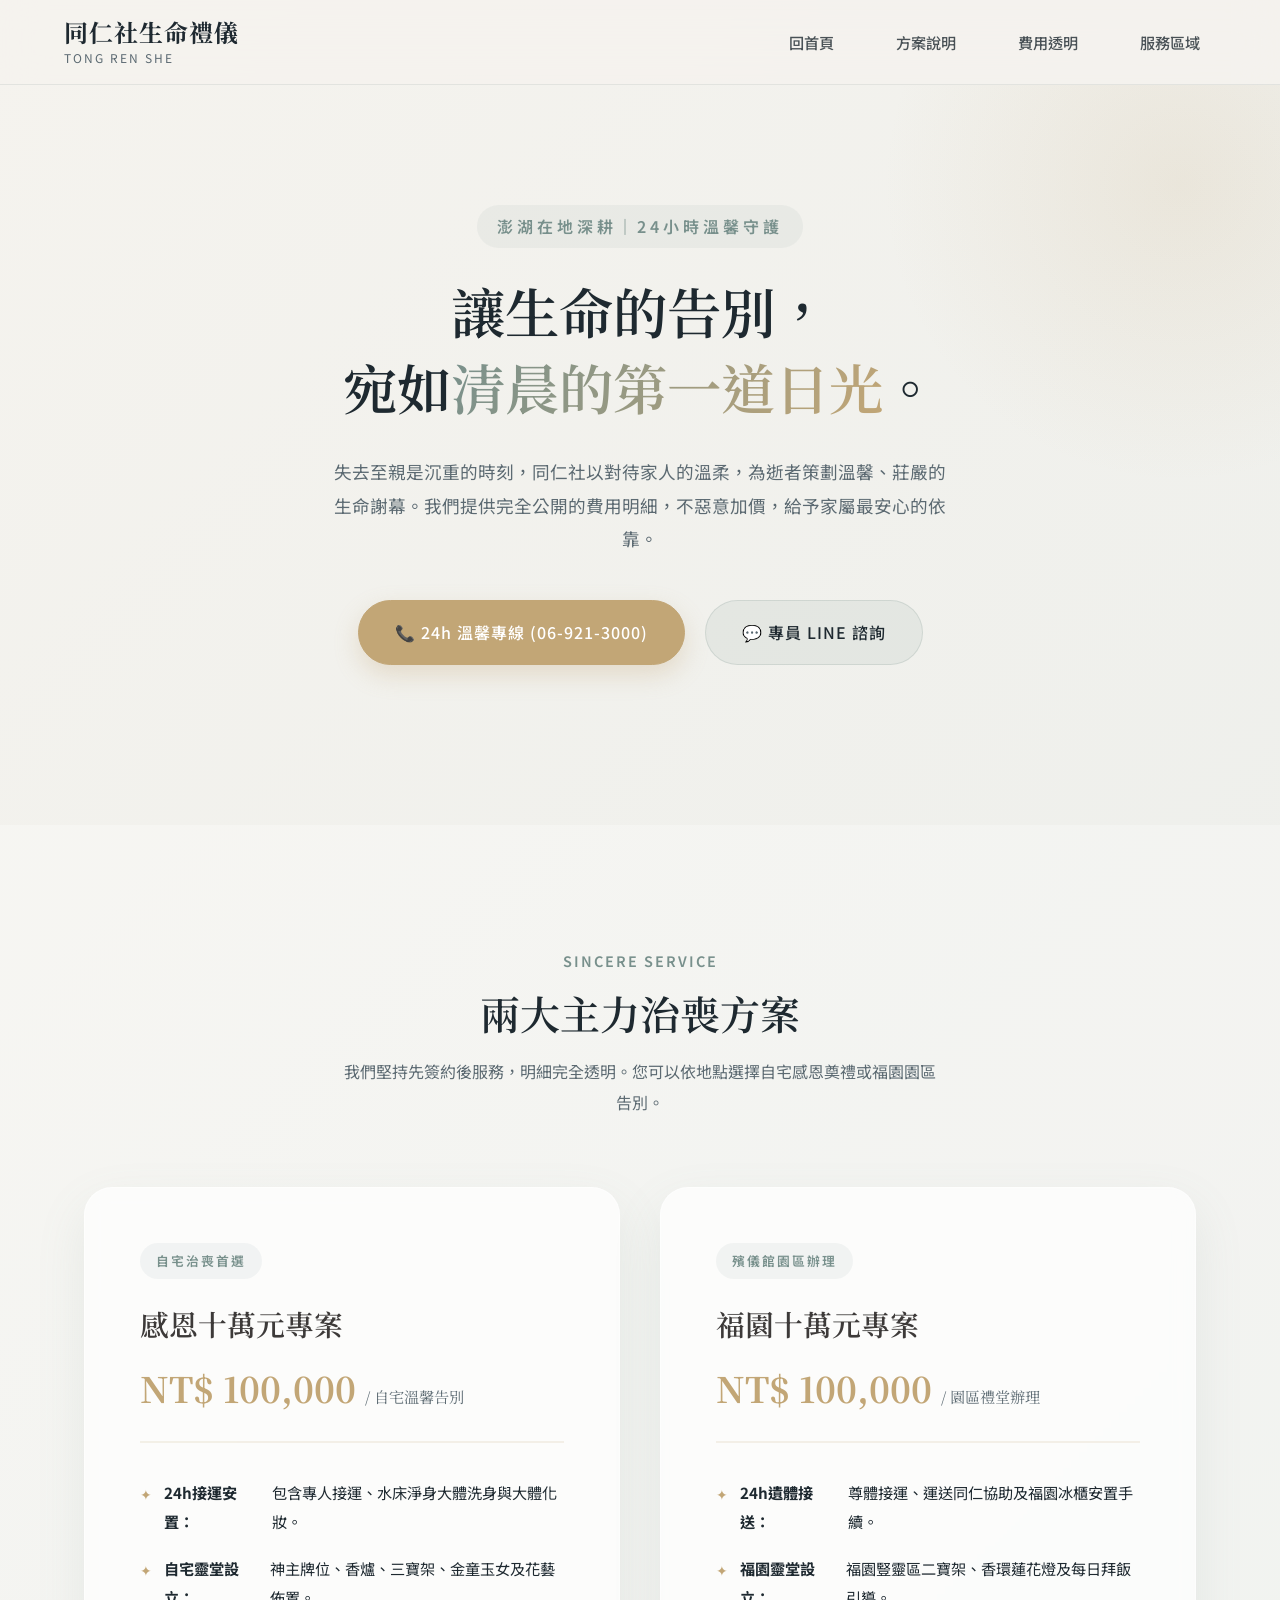
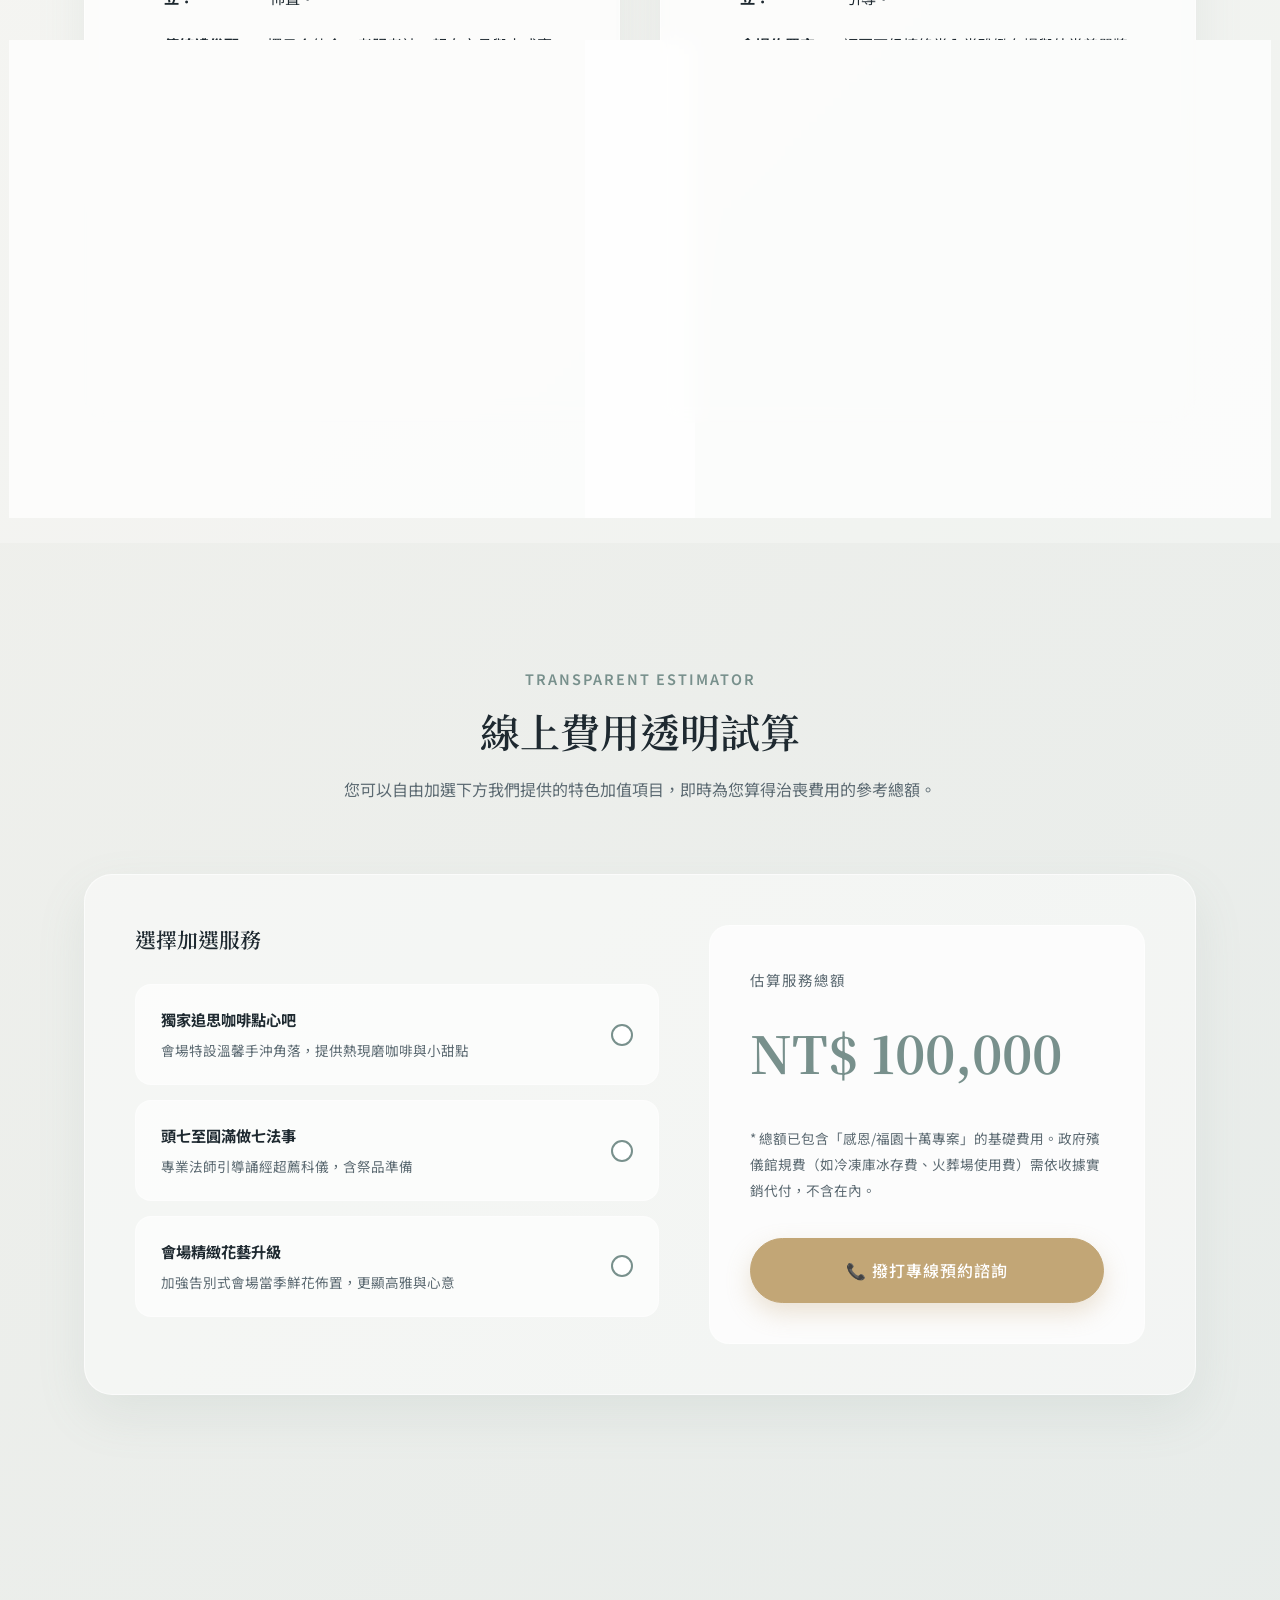
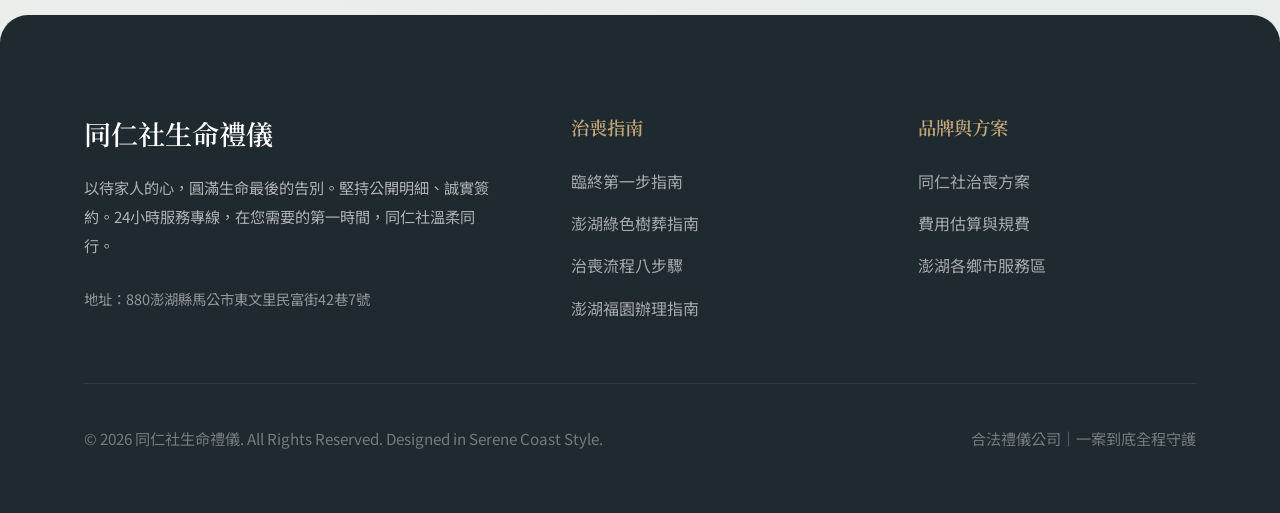
==== commit dc004ed7: "Redesign demo-design.html to Serene Coast and Sunset Glow (靜謐晨光) warm glassmorphic layout" ====
--- a/demo-design.html
+++ b/demo-design.html
@@ -3,465 +3,474 @@
 <head>
   <meta charset="UTF-8">
   <meta name="viewport" content="width=device-width, initial-scale=1.0">
-  <meta name="description" content="同仁社生命禮儀全新概念版型測試頁。採用極簡雜誌設計美學，為澎湖在地家庭提供更具溫度與質感的人文告別禮儀。">
-  <title>同仁社生命禮儀 - 全新設計概念版面（測試）</title>
+  <meta name="description" content="同仁社生命禮儀全新概念版型測試頁。採用「靜謐海洋與晨光療癒」風格，展現澎湖海島的平靜與溫馨陪伴。">
+  <title>同仁社生命禮儀 - 靜謐晨光概念版面（測試）</title>
   
   <!-- CSS Stylesheet -->
   <link rel="stylesheet" href="styles.css">
   
-  <!-- Custom Noto Serif TC and Playfair Display for premium typography -->
+  <!-- Google Fonts -->
   <link rel="preconnect" href="https://fonts.googleapis.com">
   <link rel="preconnect" href="https://fonts.gstatic.com" crossorigin>
-  <link href="https://fonts.googleapis.com/css2?family=Playfair+Display:ital,wght@0,400;0,600;1,400&family=Noto+Serif+TC:wght@300;400;600;700&family=Noto+Sans+TC:wght@300;400;500;700&display=swap" rel="stylesheet">
+  <link href="https://fonts.googleapis.com/css2?family=Noto+Serif+TC:wght@300;400;600;700&family=Noto+Sans+TC:wght@300;400;500;700&display=swap" rel="stylesheet">
 
   <style>
-    /* 概念版型專屬覆蓋樣式 - 體現「Frontend Design」極簡與大膽美學 */
+    /* 「靜謐海洋與晨光療癒」風格 - 專屬樣式定義 */
     :root {
-      --bg-editorial-cream: #FAF6F0; /* 溫潤陶土米白 */
-      --text-editorial-charcoal: #1F2225; /* 印刷級深炭灰 */
-      --color-editorial-olive: #6E7E6A; /* 靜謐橄欖綠 */
-      --color-editorial-gold: #C09B52; /* 典雅暗金 */
-      --border-hairline: 1px solid rgba(31, 34, 37, 0.08);
-      --font-display-serif: 'Playfair Display', 'Noto Serif TC', serif;
+      --bg-coastal-sand: #F5F3EE;    /* 溫暖的晨曦細沙色 */
+      --bg-coastal-foam: #E6EBE9;    /* 靜謐的海面泡沫綠 */
+      --text-coastal-deep: #1E2930;  /* 深海石墨灰 */
+      --text-coastal-muted: #5C6A72; /* 海霧灰藍 */
+      --color-coastal-gold: #C2A676; /* 溫潤晨曦金 */
+      --color-coastal-teal: #78908C; /* 寧靜海苔綠 */
+      --shadow-ocean-glow: 0 20px 50px rgba(120, 144, 140, 0.12);
+      --radius-pebble: 28px;         /* 鵝卵石圓潤邊角 */
     }
 
     body.demo-body {
-      background-color: var(--bg-editorial-cream);
-      color: var(--text-editorial-charcoal);
+      background: linear-gradient(135deg, var(--bg-coastal-sand) 0%, var(--bg-coastal-foam) 100%);
+      color: var(--text-coastal-deep);
       font-family: var(--font-sans);
       line-height: 1.9;
       -webkit-font-smoothing: antialiased;
     }
 
-    /* 頂部極簡導覽列 */
+    /* 頂部波光毛玻璃導覽列 */
     .demo-navbar {
-      border-bottom: var(--border-hairline);
-      background-color: rgba(250, 246, 240, 0.95);
-      backdrop-filter: blur(10px);
+      background-color: rgba(245, 243, 238, 0.85);
+      backdrop-filter: blur(20px);
+      -webkit-backdrop-filter: blur(20px);
+      border-bottom: 1px solid rgba(120, 144, 140, 0.15);
       position: sticky;
       top: 0;
       z-index: 1000;
-      padding: 20px 0;
-      transition: all 0.3s ease;
+      padding: 15px 0;
     }
 
     .demo-nav-container {
       width: 90%;
-      max-width: 1400px;
+      max-width: 1300px;
       margin: 0 auto;
       display: flex;
       justify-content: space-between;
       align-items: center;
     }
 
-    .demo-logo {
-      display: flex;
+    .demo-logo h1 {
+      font-family: var(--font-serif);
+      font-size: 1.5rem;
+      font-weight: 700;
+      color: var(--text-coastal-deep);
+      letter-spacing: 1px;
+    }
+
+    .demo-logo span {
+      font-size: 0.75rem;
+      letter-spacing: 2px;
+      color: var(--text-coastal-muted);
+      display: block;
+      text-transform: uppercase;
+      margin-top: -2px;
+    }
+
+    .demo-nav-links {
+      display: flex;
+      gap: 30px;
+    }
+
+    .demo-nav-item {
+      font-size: 0.95rem;
+      font-weight: 500;
+      color: var(--text-coastal-deep);
+      opacity: 0.8;
+      transition: all 0.3s ease;
+      padding: 8px 16px;
+      border-radius: 20px;
+    }
+
+    .demo-nav-item:hover {
+      opacity: 1;
+      background-color: rgba(120, 144, 140, 0.1);
+      color: var(--color-coastal-teal);
+    }
+
+    /* 英雄區 - 平靜的海洋地平線意象（Hero is a Thesis） */
+    .demo-hero {
+      padding: 120px 0 160px 0;
+      position: relative;
+      overflow: hidden;
+    }
+
+    /* 背景柔和漸層光暈，模擬海面日出 */
+    .demo-hero::before {
+      content: '';
+      position: absolute;
+      top: -200px;
+      right: -200px;
+      width: 600px;
+      height: 600px;
+      background: radial-gradient(circle, rgba(194, 166, 118, 0.15) 0%, rgba(245, 243, 238, 0) 70%);
+      z-index: -1;
+      border-radius: 50%;
+    }
+
+    .demo-hero-content {
+      max-width: 800px;
+      margin: 0 auto;
+      text-align: center;
+    }
+
+    .demo-hero-eyebrow {
+      font-size: 1rem;
+      font-weight: 600;
+      letter-spacing: 4px;
+      color: var(--color-coastal-teal);
+      text-transform: uppercase;
+      margin-bottom: 25px;
+      display: inline-block;
+      background-color: rgba(120, 144, 140, 0.08);
+      padding: 6px 20px;
+      border-radius: 30px;
+    }
+
+    .demo-hero-title {
+      font-family: var(--font-serif);
+      font-size: 3.4rem;
+      line-height: 1.4;
+      font-weight: 600;
+      color: var(--text-coastal-deep);
+      margin-bottom: 30px;
+    }
+
+    .demo-hero-title span {
+      background: linear-gradient(120deg, var(--color-coastal-teal) 0%, var(--color-coastal-gold) 100%);
+      -webkit-background-clip: text;
+      -webkit-text-fill-color: transparent;
+    }
+
+    .demo-hero-desc {
+      font-size: 1.1rem;
+      color: var(--text-coastal-muted);
+      margin-bottom: 45px;
+      max-width: 620px;
+      margin-left: auto;
+      margin-right: auto;
+    }
+
+    .demo-hero-ctas {
+      display: flex;
+      justify-content: center;
+      gap: 20px;
+      flex-wrap: wrap;
+    }
+
+    .demo-btn-round {
+      border-radius: 50px;
+      padding: 16px 36px;
+      font-size: 1rem;
+      font-weight: 500;
+      letter-spacing: 1px;
+      transition: all 0.3s cubic-bezier(0.4, 0, 0.2, 1);
+      display: inline-flex;
       align-items: center;
-      gap: 12px;
-    }
-
-    .demo-logo h1 {
-      font-family: var(--font-display-serif);
-      font-size: 1.4rem;
+      gap: 8px;
+    }
+
+    .demo-btn-gold {
+      background-color: var(--color-coastal-gold);
+      color: white;
+      box-shadow: 0 10px 25px rgba(194, 166, 118, 0.3);
+      border: 1px solid var(--color-coastal-gold);
+    }
+
+    .demo-btn-gold:hover {
+      transform: translateY(-3px);
+      box-shadow: 0 15px 30px rgba(194, 166, 118, 0.4);
+      background-color: #b59868;
+    }
+
+    .demo-btn-teal {
+      background-color: rgba(120, 144, 140, 0.1);
+      color: var(--text-coastal-deep);
+      border: 1px solid rgba(120, 144, 140, 0.2);
+    }
+
+    .demo-btn-teal:hover {
+      transform: translateY(-3px);
+      background-color: rgba(120, 144, 140, 0.2);
+    }
+
+    /* 寧靜鵝卵石雙卡片佈局 */
+    .demo-section {
+      padding: 120px 0;
+    }
+
+    .demo-section-header {
+      text-align: center;
+      margin-bottom: 70px;
+    }
+
+    .demo-section-title {
+      font-family: var(--font-serif);
+      font-size: 2.5rem;
+      color: var(--text-coastal-deep);
+      margin-top: 10px;
+    }
+
+    .demo-section-subtitle {
+      color: var(--text-coastal-muted);
+      max-width: 600px;
+      margin: 15px auto 0 auto;
+    }
+
+    .demo-pebble-grid {
+      display: grid;
+      grid-template-columns: 1fr 1fr;
+      gap: 40px;
+    }
+
+    .demo-pebble-card {
+      background: rgba(255, 255, 255, 0.7);
+      backdrop-filter: blur(10px);
+      border-radius: var(--radius-pebble);
+      padding: 55px;
+      box-shadow: var(--shadow-ocean-glow);
+      border: 1px solid rgba(255, 255, 255, 0.5);
+      transition: all 0.4s cubic-bezier(0.4, 0, 0.2, 1);
+      display: flex;
+      flex-direction: column;
+    }
+
+    .demo-pebble-card:hover {
+      transform: translateY(-6px);
+      box-shadow: 0 30px 60px rgba(120, 144, 140, 0.18);
+      background: rgba(255, 255, 255, 0.85);
+    }
+
+    .demo-card-badge {
+      display: inline-block;
+      align-self: flex-start;
+      font-size: 0.8rem;
       font-weight: 600;
       letter-spacing: 2px;
-      color: var(--text-editorial-charcoal);
-    }
-
-    .demo-logo span {
-      font-size: 0.75rem;
-      letter-spacing: 3px;
-      color: var(--text-muted);
-      text-transform: uppercase;
-    }
-
-    .demo-nav-links {
-      display: flex;
-      gap: 40px;
-    }
-
-    .demo-nav-item {
+      color: var(--color-coastal-teal);
+      background-color: rgba(120, 144, 140, 0.08);
+      padding: 6px 16px;
+      border-radius: 20px;
+      margin-bottom: 25px;
+    }
+
+    .demo-card-title {
+      font-family: var(--font-serif);
+      font-size: 1.8rem;
+      margin-bottom: 10px;
+    }
+
+    .demo-card-price {
+      font-family: var(--font-serif);
+      font-size: 2.2rem;
+      color: var(--color-coastal-gold);
+      font-weight: 700;
+      margin-bottom: 35px;
+      border-bottom: 2px solid rgba(194, 166, 118, 0.15);
+      padding-bottom: 20px;
+    }
+
+    .demo-card-price span {
+      font-size: 0.95rem;
+      color: var(--text-coastal-muted);
+      font-weight: 400;
+    }
+
+    .demo-card-list {
+      margin-bottom: 45px;
+      flex-grow: 1;
+    }
+
+    .demo-card-list li {
+      margin-bottom: 18px;
+      display: flex;
+      align-items: start;
+      gap: 12px;
+      font-size: 0.95rem;
+      color: var(--text-coastal-deep);
+    }
+
+    .demo-card-list li::before {
+      content: '✦';
+      color: var(--color-coastal-gold);
       font-size: 0.9rem;
-      letter-spacing: 1px;
-      position: relative;
-      padding: 5px 0;
-      opacity: 0.8;
-      transition: opacity 0.3s;
-    }
-
-    .demo-nav-item:hover {
-      opacity: 1;
-    }
-
-    .demo-nav-item::after {
-      content: '';
-      position: absolute;
-      bottom: 0;
-      left: 0;
-      width: 0;
-      height: 1px;
-      background-color: var(--color-editorial-gold);
-      transition: width 0.3s ease;
-    }
-
-    .demo-nav-item:hover::after {
-      width: 100%;
-    }
-
-    /* 英雄展示區 (Hero is a Thesis) - 採用大膽的非對稱排版 */
-    .demo-hero {
-      padding: 100px 0 140px 0;
-      border-bottom: var(--border-hairline);
-    }
-
-    .demo-hero-grid {
+      margin-top: 2px;
+    }
+
+    /* 溫馨計算器 - 圓潤懸浮玻璃質感 */
+    .demo-estimator {
+      background: rgba(255, 255, 255, 0.45);
+      border-radius: var(--radius-pebble);
+      border: 1px solid rgba(255, 255, 255, 0.6);
+      box-shadow: var(--shadow-ocean-glow);
+      padding: 50px;
       display: grid;
       grid-template-columns: 1.2fr 1fr;
-      gap: 80px;
-      align-items: center;
-    }
-
-    .demo-hero-text {
-      padding-right: 40px;
-    }
-
-    .demo-hero-eyebrow {
-      font-family: var(--font-display-serif);
-      font-style: italic;
-      color: var(--color-editorial-gold);
-      font-size: 1.2rem;
-      margin-bottom: 20px;
-      display: block;
-      letter-spacing: 1px;
-    }
-
-    .demo-hero-title {
-      font-family: var(--font-display-serif);
-      font-size: 3.6rem;
-      line-height: 1.25;
-      font-weight: 300;
-      margin-bottom: 35px;
-      letter-spacing: -0.5px;
-    }
-
-    .demo-hero-title strong {
-      font-weight: 600;
-      color: var(--color-editorial-olive);
-    }
-
-    .demo-hero-desc {
-      font-size: 1.05rem;
-      opacity: 0.85;
-      margin-bottom: 40px;
-      max-width: 500px;
-    }
-
-    /* 美學冒險 (Aesthetic Risk) - 結合垂直排版與極簡邊框的形象區 */
-    .demo-hero-visual {
-      position: relative;
-      border-left: 1px solid var(--text-editorial-charcoal);
-      padding: 40px 0 40px 50px;
-    }
-
-    .demo-hero-quote {
-      font-family: var(--font-display-serif);
-      font-size: 1.8rem;
-      line-height: 1.5;
-      margin-bottom: 40px;
-      font-weight: 300;
-    }
-
-    .demo-hero-quote cite {
-      font-size: 0.9rem;
-      font-style: normal;
-      color: var(--text-muted);
-      display: block;
-      margin-top: 15px;
-      letter-spacing: 2px;
-    }
-
-    .demo-hero-ctas {
-      display: flex;
-      gap: 20px;
+      gap: 50px;
       margin-top: 50px;
     }
 
-    .demo-btn-primary {
-      background-color: var(--text-editorial-charcoal);
-      color: var(--bg-editorial-cream);
-      padding: 18px 36px;
-      font-weight: 500;
-      border: 1px solid var(--text-editorial-charcoal);
-      letter-spacing: 1px;
-      transition: all 0.3s ease;
-    }
-
-    .demo-btn-primary:hover {
-      background-color: transparent;
-      color: var(--text-editorial-charcoal);
-    }
-
-    .demo-btn-secondary {
-      background-color: transparent;
-      color: var(--text-editorial-charcoal);
-      padding: 18px 36px;
-      font-weight: 500;
-      border: 1px solid rgba(31, 34, 37, 0.3);
-      letter-spacing: 1px;
-      transition: all 0.3s ease;
-    }
-
-    .demo-btn-secondary:hover {
-      border-color: var(--text-editorial-charcoal);
-    }
-
-    /* 結構即訊息 (Structure is Information) - 板塊佈局 */
-    .demo-section {
-      padding: 120px 0;
-      border-bottom: var(--border-hairline);
-    }
-
-    .demo-section-header {
-      display: flex;
-      justify-content: space-between;
-      align-items: flex-end;
-      margin-bottom: 80px;
-    }
-
-    .demo-section-label {
-      font-family: var(--font-display-serif);
-      font-style: italic;
-      font-size: 1.1rem;
-      color: var(--color-editorial-gold);
-    }
-
-    .demo-section-title {
-      font-family: var(--font-display-serif);
-      font-size: 2.6rem;
-      font-weight: 400;
-      margin-top: 10px;
-    }
-
-    /* Bento 網格方案佈局 - 捨棄傳統卡片，使用俐落的細線網格 */
-    .demo-grid-packages {
-      display: grid;
-      grid-template-columns: 1fr 1fr;
-      gap: 0;
-      border: var(--border-hairline);
-    }
-
-    .demo-pkg-card {
-      padding: 60px;
-      display: flex;
-      flex-direction: column;
-      height: 100%;
-      background-color: var(--bg-secondary);
-      transition: background-color 0.4s ease;
-    }
-
-    .demo-pkg-card:first-child {
-      border-right: var(--border-hairline);
-    }
-
-    .demo-pkg-card:hover {
-      background-color: rgba(110, 126, 106, 0.03); /* 淺橄欖綠背景 */
-    }
-
-    .demo-pkg-tag {
-      font-size: 0.8rem;
-      letter-spacing: 2px;
-      color: var(--color-editorial-gold);
-      text-transform: uppercase;
-      margin-bottom: 20px;
-      font-weight: 600;
-    }
-
-    .demo-pkg-name {
-      font-family: var(--font-display-serif);
-      font-size: 2rem;
-      font-weight: 600;
+    .demo-est-options h4 {
+      font-family: var(--font-serif);
+      font-size: 1.3rem;
+      margin-bottom: 30px;
+      color: var(--text-coastal-deep);
+    }
+
+    .demo-est-item {
+      background-color: rgba(255, 255, 255, 0.65);
+      border-radius: 16px;
+      padding: 20px 25px;
       margin-bottom: 15px;
-    }
-
-    .demo-pkg-price {
-      font-family: var(--font-display-serif);
-      font-size: 2.4rem;
-      font-weight: 300;
-      margin-bottom: 40px;
-    }
-
-    .demo-pkg-price span {
-      font-size: 1rem;
-      color: var(--text-muted);
-      letter-spacing: 1px;
-    }
-
-    .demo-pkg-list {
-      margin-bottom: 50px;
-      flex-grow: 1;
-    }
-
-    .demo-pkg-list li {
-      padding: 15px 0;
-      border-bottom: 1px solid rgba(31, 34, 37, 0.05);
-      display: flex;
-      justify-content: space-between;
-      font-size: 0.95rem;
-    }
-
-    .demo-pkg-list li strong {
-      color: var(--text-editorial-charcoal);
-    }
-
-    /* 溫馨預算計算器 - 拋棄傳統表單，使用極簡互動面板 */
-    .demo-calc-container {
-      display: grid;
-      grid-template-columns: 1.3fr 1fr;
-      gap: 60px;
-      background-color: var(--bg-secondary);
-      border: var(--border-hairline);
-      padding: 60px;
-    }
-
-    .demo-calc-options h4 {
-      font-family: var(--font-display-serif);
-      font-size: 1.4rem;
-      margin-bottom: 30px;
-      border-bottom: 1px solid var(--text-editorial-charcoal);
-      padding-bottom: 10px;
-    }
-
-    .demo-calc-item {
       display: flex;
       justify-content: space-between;
       align-items: center;
-      padding: 20px 0;
-      border-bottom: 1px solid rgba(31, 34, 37, 0.05);
-    }
-
-    .demo-calc-item label {
+      transition: all 0.3s ease;
       cursor: pointer;
+      border: 1px solid rgba(255, 255, 255, 0.4);
+    }
+
+    .demo-est-item:hover {
+      background-color: rgba(255, 255, 255, 0.95);
+      transform: translateX(4px);
+    }
+
+    .demo-est-item label {
+      cursor: pointer;
       display: flex;
       flex-direction: column;
-      gap: 5px;
-    }
-
-    .demo-calc-item label strong {
-      font-size: 1rem;
-    }
-
-    .demo-calc-item label span {
+      gap: 4px;
+    }
+
+    .demo-est-item label strong {
+      font-size: 0.95rem;
+    }
+
+    .demo-est-item label span {
       font-size: 0.85rem;
-      color: var(--text-muted);
-    }
-
-    .demo-calc-item input[type="checkbox"] {
+      color: var(--text-coastal-muted);
+    }
+
+    /* 圓潤滑順的核取鈕 */
+    .demo-checkbox {
       appearance: none;
-      width: 24px;
-      height: 24px;
-      border: 1px solid var(--text-editorial-charcoal);
-      border-radius: 0; /* 極簡方角 */
+      width: 22px;
+      height: 22px;
+      border: 2px solid var(--color-coastal-teal);
+      border-radius: 50%; /* 圓形 */
       outline: none;
       cursor: pointer;
       position: relative;
-      transition: background-color 0.2s;
-    }
-
-    .demo-calc-item input[type="checkbox"]:checked {
-      background-color: var(--text-editorial-charcoal);
-    }
-
-    .demo-calc-item input[type="checkbox"]:checked::after {
-      content: '✓';
-      color: var(--bg-editorial-cream);
+      transition: all 0.3s;
+      background-color: white;
+    }
+
+    .demo-checkbox:checked {
+      background-color: var(--color-coastal-teal);
+      border-color: var(--color-coastal-teal);
+    }
+
+    .demo-checkbox:checked::after {
+      content: '';
       position: absolute;
+      width: 8px;
+      height: 8px;
+      background-color: white;
+      border-radius: 50%;
       top: 50%;
       left: 50%;
       transform: translate(-50%, -50%);
-      font-size: 14px;
-    }
-
-    .demo-calc-result {
-      border-left: var(--border-hairline);
-      padding-left: 60px;
+    }
+
+    .demo-est-result {
+      background-color: rgba(255, 255, 255, 0.7);
+      border-radius: 20px;
+      padding: 40px;
       display: flex;
       flex-direction: column;
       justify-content: center;
-    }
-
-    .demo-result-title {
+      border: 1px solid rgba(255, 255, 255, 0.5);
+    }
+
+    .demo-result-label {
       font-size: 0.9rem;
       letter-spacing: 2px;
-      color: var(--text-muted);
+      color: var(--text-coastal-muted);
       text-transform: uppercase;
-      margin-bottom: 15px;
+      margin-bottom: 10px;
     }
 
     .demo-result-price {
-      font-family: var(--font-display-serif);
-      font-size: 3.8rem;
-      font-weight: 300;
-      color: var(--color-editorial-olive);
-      margin-bottom: 30px;
-      line-height: 1;
-    }
-
-    .demo-result-desc {
-      font-size: 0.9rem;
-      color: var(--text-muted);
-      margin-bottom: 40px;
-    }
-
-    /* 頁尾極簡 */
+      font-family: var(--font-serif);
+      font-size: 3.2rem;
+      color: var(--color-coastal-teal);
+      font-weight: 700;
+      margin-bottom: 25px;
+    }
+
+    .demo-result-note {
+      font-size: 0.85rem;
+      color: var(--text-coastal-muted);
+      margin-bottom: 35px;
+    }
+
+    /* 頁尾 */
     .demo-footer {
-      background-color: var(--text-editorial-charcoal);
-      color: var(--bg-editorial-cream);
+      background-color: var(--text-coastal-deep);
+      color: rgba(255, 255, 255, 0.85);
       padding: 100px 0 60px 0;
+      border-radius: var(--radius-pebble) var(--radius-pebble) 0 0;
+      margin-top: 100px;
     }
 
     .demo-footer-grid {
       display: grid;
       grid-template-columns: 1.5fr 1fr 1fr;
-      gap: 80px;
-      border-bottom: 1px solid rgba(250, 246, 240, 0.1);
+      gap: 70px;
+      border-bottom: 1px solid rgba(255, 255, 255, 0.08);
       padding-bottom: 60px;
       margin-bottom: 40px;
     }
 
     .demo-footer h2 {
-      font-family: var(--font-display-serif);
-      color: var(--bg-editorial-cream);
-      font-size: 1.8rem;
+      font-family: var(--font-serif);
+      color: white;
+      font-size: 1.7rem;
+      margin-bottom: 20px;
+    }
+
+    .demo-footer p {
+      opacity: 0.75;
+      font-size: 0.95rem;
+    }
+
+    .demo-footer h3 {
+      font-family: var(--font-serif);
+      color: var(--color-coastal-gold);
+      font-size: 1.15rem;
       margin-bottom: 25px;
     }
 
-    .demo-footer-brand p {
-      opacity: 0.7;
-      max-width: 400px;
-      margin-bottom: 30px;
-    }
-
-    .demo-footer-links h3 {
-      font-family: var(--font-display-serif);
-      font-size: 1.2rem;
-      color: var(--color-editorial-gold);
-      margin-bottom: 25px;
-    }
-
     .demo-footer-links ul {
       display: flex;
       flex-direction: column;
-      gap: 15px;
+      gap: 12px;
     }
 
     .demo-footer-links a {
       opacity: 0.7;
-      transition: opacity 0.3s;
+      transition: opacity 0.3s, color 0.3s;
     }
 
     .demo-footer-links a:hover {
       opacity: 1;
-      color: var(--color-editorial-gold);
+      color: var(--color-coastal-gold);
     }
 
     .demo-footer-bottom {
@@ -469,37 +478,25 @@
       justify-content: space-between;
       align-items: center;
       font-size: 0.85rem;
-      opacity: 0.5;
+      opacity: 0.6;
     }
 
     @media (max-width: 991px) {
-      .demo-hero-grid, .demo-grid-packages, .demo-calc-container, .demo-footer-grid {
+      .demo-pebble-grid, .demo-estimator, .demo-footer-grid {
         grid-template-columns: 1fr;
       }
-      .demo-hero-visual {
-        border-left: none;
-        border-top: 1px solid var(--text-editorial-charcoal);
-        padding: 40px 0 0 0;
-      }
-      .demo-pkg-card:first-child {
-        border-right: none;
-        border-bottom: var(--border-hairline);
-      }
-      .demo-calc-result {
-        border-left: none;
-        border-top: var(--border-hairline);
-        padding-left: 0;
-        padding-top: 40px;
+      .demo-estimator {
+        padding: 30px;
       }
       .demo-hero-title {
-        font-size: 2.8rem;
+        font-size: 2.6rem;
       }
     }
   </style>
 </head>
 <body class="demo-body">
 
-  <!-- 頂部極簡導覽列 -->
+  <!-- 頂部波光導覽列 -->
   <header class="demo-navbar">
     <div class="demo-nav-container">
       <a href="index.html" class="demo-logo">
@@ -517,130 +514,115 @@
     </div>
   </header>
 
-  <!-- 英雄展示區 -->
+  <!-- 寧靜晨光英雄區 -->
   <section class="demo-hero">
     <div class="container">
-      <div class="demo-hero-grid">
-        <div class="demo-hero-text">
-          <span class="demo-hero-eyebrow">以家人的溫度，溫柔同行</span>
-          <h2 class="demo-hero-title">生命的終了，<br>是生命最<strong>圓滿的謝幕</strong>。</h2>
-          <p class="demo-hero-desc">
-            同仁社生命禮儀深耕澎湖多年，以誠懇踏實的在地精神，提供公開透明的禮儀費用。我們注重每一個科儀與程序細節，為逝者締造莊嚴尊嚴，為生者撫平悲慟。
-          </p>
-          <div class="demo-hero-ctas">
-            <a href="tel:06-921-3000" class="demo-btn-primary">📞 撥打 24h 陪伴專線</a>
-            <a href="https://line.me/ti/p/JByVvhz6DX" target="_blank" rel="noopener noreferrer" class="demo-btn-secondary">💬 LINE 專員諮詢</a>
-          </div>
-        </div>
-        <div class="demo-hero-visual">
-          <blockquote class="demo-hero-quote">
-            「思念不曾消逝，<br>它只是在溫暖的香氣中，<br>化作前行的力量。」
-            <cite>— 獨家追思咖啡點心吧</cite>
-          </blockquote>
-          <div style="margin-top: 30px; font-size: 0.9rem; letter-spacing: 1px; color: var(--text-muted);">
-            📍 澎湖縣馬公市東文里民富街 42 巷 7 號
-          </div>
+      <div class="demo-hero-content">
+        <span class="demo-hero-eyebrow">澎湖在地深耕｜24小時溫馨守護</span>
+        <h2 class="demo-hero-title">讓生命的告別，<br>宛如<span>清晨的第一道日光</span>。</h2>
+        <p class="demo-hero-desc">
+          失去至親是沉重的時刻，同仁社以對待家人的溫柔，為逝者策劃溫馨、莊嚴的生命謝幕。我們提供完全公開的費用明細，不惡意加價，給予家屬最安心的依靠。
+        </p>
+        <div class="demo-hero-ctas">
+          <a href="tel:06-921-3000" class="demo-btn-round demo-btn-gold">📞 24h 溫馨專線 (06-921-3000)</a>
+          <a href="https://line.me/ti/p/JByVvhz6DX" target="_blank" rel="noopener noreferrer" class="demo-btn-round demo-btn-teal">💬 專員 LINE 諮詢</a>
         </div>
       </div>
     </div>
   </section>
 
-  <!-- 主打專案區 (Bento-Grid 細線風格) -->
-  <section class="demo-section">
+  <!-- 雙專案展示區 (鵝卵石圓潤風格) -->
+  <section class="demo-section" style="background-color: rgba(255,255,255,0.25);">
     <div class="container">
       <div class="demo-section-header">
-        <div>
-          <span class="demo-section-label">治喪方案對照</span>
-          <h3 class="demo-section-title">誠信透明的兩大主力專案</h3>
-        </div>
-        <p style="max-width: 400px; opacity: 0.8; font-size: 0.95rem;">
-          我們簽約定價後絕不藉故追加費用。依據自宅告別式與殯儀館園區辦理，提供最適切的尊嚴規劃。
+        <span style="font-size: 0.9rem; font-weight: 600; letter-spacing: 2px; color: var(--color-coastal-teal);">SINCERE SERVICE</span>
+        <h3 class="demo-section-title">兩大主力治喪方案</h3>
+        <p class="demo-section-subtitle">
+          我們堅持先簽約後服務，明細完全透明。您可以依地點選擇自宅感恩奠禮或福園園區告別。
         </p>
       </div>
 
-      <div class="demo-grid-packages">
+      <div class="demo-pebble-grid">
         <!-- 方案 1 -->
-        <div class="demo-pkg-card">
-          <span class="demo-pkg-tag">自宅治喪首選</span>
-          <h4 class="demo-pkg-name">感恩十萬元專案</h4>
-          <div class="demo-pkg-price">NT$ 100,000 <span>/ 自宅奠禮型</span></div>
-          <ul class="demo-pkg-list">
-            <li><span>24h接運安置</span><strong>含尊體淨身與大體化妝</strong></li>
-            <li><span>自宅靈堂設立</span><strong>神主牌位、香爐與花藝佈置</strong></li>
-            <li><span>傳統禮俗配備</span><strong>擇日合仙命、壽木、孝服</strong></li>
-            <li><span>告別式奠禮</span><strong>移靈抬棺人員 6 人與靈車</strong></li>
-            <li><span>火化與進塔</span><strong>火化祭品與晉塔接送專車</strong></li>
+        <div class="demo-pebble-card">
+          <span class="demo-card-badge">自宅治喪首選</span>
+          <h4 class="demo-card-title">感恩十萬元專案</h4>
+          <div class="demo-card-price">NT$ 100,000 <span>/ 自宅溫馨告別</span></div>
+          <ul class="demo-card-list">
+            <li><strong>24h接運安置：</strong>包含專人接運、水床淨身大體洗身與大體化妝。</li>
+            <li><strong>自宅靈堂設立：</strong>神主牌位、香爐、三寶架、金童玉女及花藝佈置。</li>
+            <li><strong>傳統禮俗配備：</strong>擇日合仙命、孝服孝誌、報白文具與中式壽木棺木。</li>
+            <li><strong>告別式奠禮：</strong>專業移靈抬棺人員 6 人、專業司儀禮生與禮車。</li>
+            <li><strong>火化與進塔：</strong>火化場祭品、返家安靈與晉塔接送專車陪同。</li>
           </ul>
-          <a href="#demo-estimator-anchor" class="demo-btn-primary" style="text-align: center; display: block; margin-top: auto;">選擇此方案並試算項目</a>
+          <a href="#estimator-anchor" class="demo-btn-round demo-btn-gold" style="justify-content: center; width: 100%;">選擇並試算項目</a>
         </div>
 
         <!-- 方案 2 -->
-        <div class="demo-pkg-card">
-          <span class="demo-pkg-tag">殯儀館園區辦理</span>
-          <h4 class="demo-pkg-name">福園十萬元專案</h4>
-          <div class="demo-pkg-price">NT$ 100,000 <span>/ 園區禮堂型</span></div>
-          <ul class="demo-pkg-list">
-            <li><span>24h遺體接送</span><strong>專車接送與冰存手續代辦</strong></li>
-            <li><span>福園靈堂設立</span><strong>福園豎靈區二寶架與每日飯引</strong></li>
-            <li><span>慎終堂會場佈置</span><strong>丙級禮廳內外雅緻布幔與牌樓</strong></li>
-            <li><span>禮堂受付處</span><strong>歐式受付棚架與文具禮簿</strong></li>
-            <li><span>奠禮圓滿</span><strong>福園移柩與抬棺人員 6 人</strong></li>
+        <div class="demo-pebble-card">
+          <span class="demo-card-badge">殯儀館園區辦理</span>
+          <h4 class="demo-card-title">福園十萬元專案</h4>
+          <div class="demo-card-price">NT$ 100,000 <span>/ 園區禮堂辦理</span></div>
+          <ul class="demo-card-list">
+            <li><strong>24h遺體接送：</strong>尊體接運、運送同仁協助及福園冰櫃安置手續。</li>
+            <li><strong>福園靈堂設立：</strong>福園豎靈區二寶架、香環蓮花燈及每日拜飯引導。</li>
+            <li><strong>會場佈置安排：</strong>福園丙級慎終堂內堂雅緻布幔與外堂尊嚴牌樓佈置。</li>
+            <li><strong>禮堂受付處：</strong>歐式受付桌搭拆棚、文具禮簿與奠禮親屬胸花。</li>
+            <li><strong>奠禮圓滿：</strong>福園移柩、專業抬棺人員 6 人及司儀禮生。</li>
           </ul>
-          <a href="#demo-estimator-anchor" class="demo-btn-primary" style="text-align: center; display: block; margin-top: auto;">選擇此方案並試算項目</a>
+          <a href="#estimator-anchor" class="demo-btn-round demo-btn-gold" style="justify-content: center; width: 100%;">選擇並試算項目</a>
         </div>
       </div>
     </div>
   </section>
 
-  <!-- 溫馨費用試算器 (極簡控制面板) -->
-  <section class="demo-section" id="demo-estimator-anchor" style="background-color: rgba(31,34,37,0.02);">
+  <!-- 鵝卵石玻璃試算面板 -->
+  <section class="demo-section" id="estimator-anchor">
     <div class="container">
       <div class="demo-section-header">
-        <div>
-          <span class="demo-section-label">預算估算</span>
-          <h3 class="demo-section-title">自主估算，費用一目了然</h3>
-        </div>
-        <p style="max-width: 400px; opacity: 0.8; font-size: 0.95rem;">
-          勾選您的需求項目，系統將即時計算估算總額，協助您做好妥善的財務規劃。
+        <span style="font-size: 0.9rem; font-weight: 600; letter-spacing: 2px; color: var(--color-coastal-teal);">TRANSPARENT ESTIMATOR</span>
+        <h3 class="demo-section-title">線上費用透明試算</h3>
+        <p class="demo-section-subtitle">
+          您可以自由加選下方我們提供的特色加值項目，即時為您算得治喪費用的參考總額。
         </p>
       </div>
 
-      <div class="demo-calc-container">
-        <div class="demo-calc-options">
-          <h4>選擇加值服務項目</h4>
+      <div class="demo-estimator">
+        <div class="demo-est-options">
+          <h4>選擇加選服務</h4>
           
-          <div class="demo-calc-item">
-            <label for="demo-opt-coffee">
+          <div class="demo-est-item">
+            <label for="coffee-box">
               <strong>獨家追思咖啡點心吧</strong>
-              <span>專業咖啡師現場沖煮現磨熱咖啡與手工甜點</span>
+              <span>會場特設溫馨手沖角落，提供熱現磨咖啡與小甜點</span>
             </label>
-            <input type="checkbox" id="demo-opt-coffee" class="demo-calc-trigger" value="15000">
+            <input type="checkbox" id="coffee-box" class="demo-checkbox demo-calc-trigger" value="15000">
           </div>
 
-          <div class="demo-calc-item">
-            <label for="demo-opt-seven">
+          <div class="demo-est-item">
+            <label for="seven-box">
               <strong>頭七至圓滿做七法事</strong>
-              <span>包含專業法師誦經引導、祭品準備與科儀</span>
+              <span>專業法師引導誦經超薦科儀，含祭品準備</span>
             </label>
-            <input type="checkbox" id="demo-opt-seven" class="demo-calc-trigger" value="20000">
+            <input type="checkbox" id="seven-box" class="demo-checkbox demo-calc-trigger" value="20000">
           </div>
 
-          <div class="demo-calc-item">
-            <label for="demo-opt-hall">
-              <strong>典雅小禮堂花藝升級</strong>
-              <span>使用當季鮮花加強內堂背景佈置，更顯莊嚴</span>
+          <div class="demo-est-item">
+            <label for="flower-box">
+              <strong>會場精緻花藝升級</strong>
+              <span>加強告別式會場當季鮮花佈置，更顯高雅與心意</span>
             </label>
-            <input type="checkbox" id="demo-opt-hall" class="demo-calc-trigger" value="25000">
+            <input type="checkbox" id="flower-box" class="demo-checkbox demo-calc-trigger" value="25000">
           </div>
         </div>
 
-        <div class="demo-calc-result">
-          <span class="demo-result-title">估算服務總額</span>
-          <div class="demo-result-price" id="demo-total-display">NT$ 100,000</div>
-          <p class="demo-result-desc">
-            * 此總額包含「感恩/福園十萬基礎方案」，再加上您所勾選的加值項目。公立殯儀館規費將依政府正式收據實銷實收，不在此估算內。
+        <div class="demo-est-result">
+          <span class="demo-result-label">估算服務總額</span>
+          <div class="demo-result-price" id="total-price-display">NT$ 100,000</div>
+          <p class="demo-result-note">
+            * 總額已包含「感恩/福園十萬專案」的基礎費用。政府殯儀館規費（如冷凍庫冰存費、火葬場使用費）需依收據實銷代付，不含在內。
           </p>
-          <a href="tel:06-921-3000" class="demo-btn-primary" style="text-align: center;">📞 依此明細預約諮詢</a>
+          <a href="tel:06-921-3000" class="demo-btn-round demo-btn-gold" style="justify-content: center;">📞 撥打專線預約諮詢</a>
         </div>
       </div>
     </div>
@@ -652,10 +634,10 @@
       <div class="demo-footer-grid">
         <div class="demo-footer-brand">
           <h2>同仁社生命禮儀</h2>
-          <p>
-            以對待家人的心，圓滿生命最後的莊嚴謝幕。提供誠懇踏實的專業服務，是澎湖在地值得您信賴的溫馨陪伴。
+          <p style="margin-bottom: 25px;">
+            以待家人的心，圓滿生命最後的告別。堅持公開明細、誠實簽約。24小時服務專線，在您需要的第一時間，同仁社溫柔同行。
           </p>
-          <span style="opacity: 0.5; font-size: 0.85rem; display: block;">電話：06-921-3000 (24小時專線)</span>
+          <p style="font-size: 0.9rem; opacity: 0.6;">地址：880澎湖縣馬公市東文里民富街42巷7號</p>
         </div>
         <div class="demo-footer-links">
           <h3>治喪指南</h3>
@@ -667,7 +649,7 @@
           </ul>
         </div>
         <div class="demo-footer-links">
-          <h3>品牌資訊</h3>
+          <h3>品牌與方案</h3>
           <ul>
             <li><a href="packages.html">同仁社治喪方案</a></li>
             <li><a href="pricing.html">費用估算與規費</a></li>
@@ -676,31 +658,31 @@
         </div>
       </div>
       <div class="demo-footer-bottom">
-        <p>&copy; 2026 同仁社生命禮儀. All Rights Reserved. Designed in Magazine Minimalist Style.</p>
-        <p>合法殯葬承攬資格｜一案到底全程陪伴</p>
+        <p>&copy; 2026 同仁社生命禮儀. All Rights Reserved. Designed in Serene Coast Style.</p>
+        <p>合法禮儀公司｜一案到底全程守護</p>
       </div>
     </div>
   </footer>
 
-  <!-- Interactivity Script for Demo Calc -->
+  <!-- Calculator Script -->
   <script>
     document.addEventListener('DOMContentLoaded', function() {
       const basePrice = 100000;
-      const totalDisplay = document.getElementById('demo-total-display');
+      const display = document.getElementById('total-price-display');
       const triggers = document.querySelectorAll('.demo-calc-trigger');
 
-      function calculateTotal() {
+      function updateTotal() {
         let total = basePrice;
         triggers.forEach(trigger => {
           if (trigger.checked) {
             total += parseInt(trigger.value, 10);
           }
         });
-        totalDisplay.textContent = 'NT$ ' + total.toLocaleString();
+        display.textContent = 'NT$ ' + total.toLocaleString();
       }
 
       triggers.forEach(trigger => {
-        trigger.addEventListener('change', calculateTotal);
+        trigger.addEventListener('change', updateTotal);
       });
     });
   </script>
